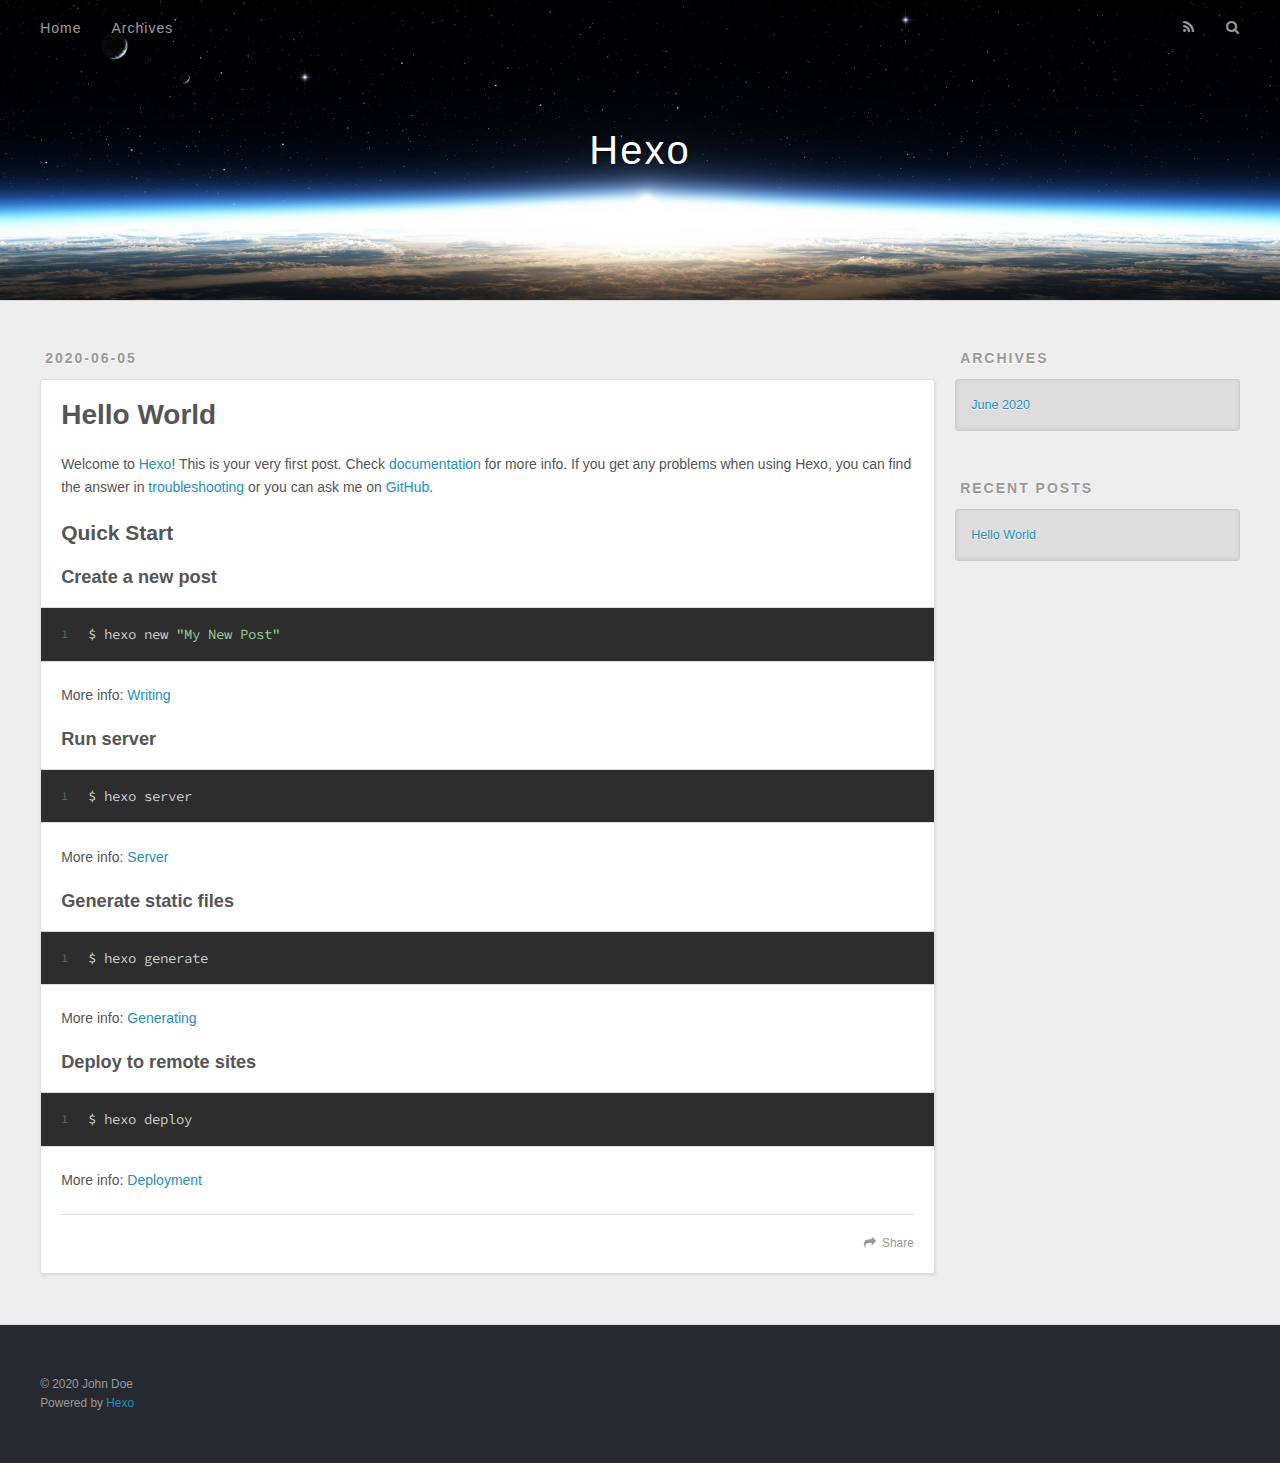
==== index.html @ 1fd5af2a "Site updated: 2020-06-05 17:06:23" ====
<!DOCTYPE html>
<html>
<head>
  <meta charset="utf-8">
  

  
  <title>Hexo</title>
  <meta name="viewport" content="width=device-width, initial-scale=1, maximum-scale=1">
  <meta property="og:type" content="website">
<meta property="og:title" content="Hexo">
<meta property="og:url" content="http://yoursite.com/index.html">
<meta property="og:site_name" content="Hexo">
<meta property="og:locale" content="en_US">
<meta property="article:author" content="John Doe">
<meta name="twitter:card" content="summary">
  
    <link rel="alternate" href="/atom.xml" title="Hexo" type="application/atom+xml">
  
  
    <link rel="icon" href="/favicon.png">
  
  
    <link href="//fonts.googleapis.com/css?family=Source+Code+Pro" rel="stylesheet" type="text/css">
  
  
<link rel="stylesheet" href="/css/style.css">

<meta name="generator" content="Hexo 4.2.1"></head>

<body>
  <div id="container">
    <div id="wrap">
      <header id="header">
  <div id="banner"></div>
  <div id="header-outer" class="outer">
    <div id="header-title" class="inner">
      <h1 id="logo-wrap">
        <a href="/" id="logo">Hexo</a>
      </h1>
      
    </div>
    <div id="header-inner" class="inner">
      <nav id="main-nav">
        <a id="main-nav-toggle" class="nav-icon"></a>
        
          <a class="main-nav-link" href="/">Home</a>
        
          <a class="main-nav-link" href="/archives">Archives</a>
        
      </nav>
      <nav id="sub-nav">
        
          <a id="nav-rss-link" class="nav-icon" href="/atom.xml" title="RSS Feed"></a>
        
        <a id="nav-search-btn" class="nav-icon" title="Search"></a>
      </nav>
      <div id="search-form-wrap">
        <form action="//google.com/search" method="get" accept-charset="UTF-8" class="search-form"><input type="search" name="q" class="search-form-input" placeholder="Search"><button type="submit" class="search-form-submit">&#xF002;</button><input type="hidden" name="sitesearch" value="http://yoursite.com"></form>
      </div>
    </div>
  </div>
</header>
      <div class="outer">
        <section id="main">
  
    <article id="post-hello-world" class="article article-type-post" itemscope itemprop="blogPost">
  <div class="article-meta">
    <a href="/2020/06/05/hello-world/" class="article-date">
  <time datetime="2020-06-05T08:31:19.578Z" itemprop="datePublished">2020-06-05</time>
</a>
    
  </div>
  <div class="article-inner">
    
    
      <header class="article-header">
        
  
    <h1 itemprop="name">
      <a class="article-title" href="/2020/06/05/hello-world/">Hello World</a>
    </h1>
  

      </header>
    
    <div class="article-entry" itemprop="articleBody">
      
        <p>Welcome to <a href="https://hexo.io/" target="_blank" rel="noopener">Hexo</a>! This is your very first post. Check <a href="https://hexo.io/docs/" target="_blank" rel="noopener">documentation</a> for more info. If you get any problems when using Hexo, you can find the answer in <a href="https://hexo.io/docs/troubleshooting.html" target="_blank" rel="noopener">troubleshooting</a> or you can ask me on <a href="https://github.com/hexojs/hexo/issues" target="_blank" rel="noopener">GitHub</a>.</p>
<h2 id="Quick-Start"><a href="#Quick-Start" class="headerlink" title="Quick Start"></a>Quick Start</h2><h3 id="Create-a-new-post"><a href="#Create-a-new-post" class="headerlink" title="Create a new post"></a>Create a new post</h3><figure class="highlight bash"><table><tr><td class="gutter"><pre><span class="line">1</span><br></pre></td><td class="code"><pre><span class="line">$ hexo new <span class="string">"My New Post"</span></span><br></pre></td></tr></table></figure>

<p>More info: <a href="https://hexo.io/docs/writing.html" target="_blank" rel="noopener">Writing</a></p>
<h3 id="Run-server"><a href="#Run-server" class="headerlink" title="Run server"></a>Run server</h3><figure class="highlight bash"><table><tr><td class="gutter"><pre><span class="line">1</span><br></pre></td><td class="code"><pre><span class="line">$ hexo server</span><br></pre></td></tr></table></figure>

<p>More info: <a href="https://hexo.io/docs/server.html" target="_blank" rel="noopener">Server</a></p>
<h3 id="Generate-static-files"><a href="#Generate-static-files" class="headerlink" title="Generate static files"></a>Generate static files</h3><figure class="highlight bash"><table><tr><td class="gutter"><pre><span class="line">1</span><br></pre></td><td class="code"><pre><span class="line">$ hexo generate</span><br></pre></td></tr></table></figure>

<p>More info: <a href="https://hexo.io/docs/generating.html" target="_blank" rel="noopener">Generating</a></p>
<h3 id="Deploy-to-remote-sites"><a href="#Deploy-to-remote-sites" class="headerlink" title="Deploy to remote sites"></a>Deploy to remote sites</h3><figure class="highlight bash"><table><tr><td class="gutter"><pre><span class="line">1</span><br></pre></td><td class="code"><pre><span class="line">$ hexo deploy</span><br></pre></td></tr></table></figure>

<p>More info: <a href="https://hexo.io/docs/one-command-deployment.html" target="_blank" rel="noopener">Deployment</a></p>

      
    </div>
    <footer class="article-footer">
      <a data-url="http://yoursite.com/2020/06/05/hello-world/" data-id="ckb1ybx3e0000kkqs8w6nee7t" class="article-share-link">Share</a>
      
      
    </footer>
  </div>
  
</article>


  


</section>
        
          <aside id="sidebar">
  
    

  
    

  
    
  
    
  <div class="widget-wrap">
    <h3 class="widget-title">Archives</h3>
    <div class="widget">
      <ul class="archive-list"><li class="archive-list-item"><a class="archive-list-link" href="/archives/2020/06/">June 2020</a></li></ul>
    </div>
  </div>


  
    
  <div class="widget-wrap">
    <h3 class="widget-title">Recent Posts</h3>
    <div class="widget">
      <ul>
        
          <li>
            <a href="/2020/06/05/hello-world/">Hello World</a>
          </li>
        
      </ul>
    </div>
  </div>

  
</aside>
        
      </div>
      <footer id="footer">
  
  <div class="outer">
    <div id="footer-info" class="inner">
      &copy; 2020 John Doe<br>
      Powered by <a href="http://hexo.io/" target="_blank">Hexo</a>
    </div>
  </div>
</footer>
    </div>
    <nav id="mobile-nav">
  
    <a href="/" class="mobile-nav-link">Home</a>
  
    <a href="/archives" class="mobile-nav-link">Archives</a>
  
</nav>
    

<script src="//ajax.googleapis.com/ajax/libs/jquery/2.0.3/jquery.min.js"></script>


  
<link rel="stylesheet" href="/fancybox/jquery.fancybox.css">

  
<script src="/fancybox/jquery.fancybox.pack.js"></script>




<script src="/js/script.js"></script>




  </div>
</body>
</html>
---- css/style.css ----
body {
  width: 100%;
}
body:before,
body:after {
  content: "";
  display: table;
}
body:after {
  clear: both;
}
html,
body,
div,
span,
applet,
object,
iframe,
h1,
h2,
h3,
h4,
h5,
h6,
p,
blockquote,
pre,
a,
abbr,
acronym,
address,
big,
cite,
code,
del,
dfn,
em,
img,
ins,
kbd,
q,
s,
samp,
small,
strike,
strong,
sub,
sup,
tt,
var,
dl,
dt,
dd,
ol,
ul,
li,
fieldset,
form,
label,
legend,
table,
caption,
tbody,
tfoot,
thead,
tr,
th,
td {
  margin: 0;
  padding: 0;
  border: 0;
  outline: 0;
  font-weight: inherit;
  font-style: inherit;
  font-family: inherit;
  font-size: 100%;
  vertical-align: baseline;
}
body {
  line-height: 1;
  color: #000;
  background: #fff;
}
ol,
ul {
  list-style: none;
}
table {
  border-collapse: separate;
  border-spacing: 0;
  vertical-align: middle;
}
caption,
th,
td {
  text-align: left;
  font-weight: normal;
  vertical-align: middle;
}
a img {
  border: none;
}
input,
button {
  margin: 0;
  padding: 0;
}
input::-moz-focus-inner,
button::-moz-focus-inner {
  border: 0;
  padding: 0;
}
@font-face {
  font-family: FontAwesome;
  font-style: normal;
  font-weight: normal;
  src: url("fonts/fontawesome-webfont.eot?v=#4.0.3");
  src: url("fonts/fontawesome-webfont.eot?#iefix&v=#4.0.3") format("embedded-opentype"), url("fonts/fontawesome-webfont.woff?v=#4.0.3") format("woff"), url("fonts/fontawesome-webfont.ttf?v=#4.0.3") format("truetype"), url("fonts/fontawesome-webfont.svg#fontawesomeregular?v=#4.0.3") format("svg");
}
html,
body,
#container {
  height: 100%;
}
body {
  background: #eee;
  font: 14px -apple-system, BlinkMacSystemFont, "Segoe UI", "Roboto", "Oxygen", "Ubuntu", "Cantarell", "Fira Sans", "Droid Sans", "Helvetica Neue", sans-serif;
  -webkit-text-size-adjust: 100%;
}
.outer {
  max-width: 1220px;
  margin: 0 auto;
  padding: 0 20px;
}
.outer:before,
.outer:after {
  content: "";
  display: table;
}
.outer:after {
  clear: both;
}
.inner {
  display: inline;
  float: left;
  width: 98.33333333333333%;
  margin: 0 0.833333333333333%;
}
.left,
.alignleft {
  float: left;
}
.right,
.alignright {
  float: right;
}
.clear {
  clear: both;
}
#container {
  position: relative;
}
.mobile-nav-on {
  overflow: hidden;
}
#wrap {
  height: 100%;
  width: 100%;
  position: absolute;
  top: 0;
  left: 0;
  -webkit-transition: 0.2s ease-out;
  -moz-transition: 0.2s ease-out;
  -ms-transition: 0.2s ease-out;
  transition: 0.2s ease-out;
  z-index: 1;
  background: #eee;
}
.mobile-nav-on #wrap {
  left: 280px;
}
@media screen and (min-width: 768px) {
  #main {
    display: inline;
    float: left;
    width: 73.33333333333333%;
    margin: 0 0.833333333333333%;
  }
}
.article-date,
.article-category-link,
.archive-year,
.widget-title {
  text-decoration: none;
  text-transform: uppercase;
  letter-spacing: 2px;
  color: #999;
  margin-bottom: 1em;
  margin-left: 5px;
  line-height: 1em;
  text-shadow: 0 1px #fff;
  font-weight: bold;
}
.article-inner,
.archive-article-inner {
  background: #fff;
  -webkit-box-shadow: 1px 2px 3px #ddd;
  box-shadow: 1px 2px 3px #ddd;
  border: 1px solid #ddd;
  border-radius: 3px;
}
.article-entry h1,
.widget h1 {
  font-size: 2em;
}
.article-entry h2,
.widget h2 {
  font-size: 1.5em;
}
.article-entry h3,
.widget h3 {
  font-size: 1.3em;
}
.article-entry h4,
.widget h4 {
  font-size: 1.2em;
}
.article-entry h5,
.widget h5 {
  font-size: 1em;
}
.article-entry h6,
.widget h6 {
  font-size: 1em;
  color: #999;
}
.article-entry hr,
.widget hr {
  border: 1px dashed #ddd;
}
.article-entry strong,
.widget strong {
  font-weight: bold;
}
.article-entry em,
.widget em,
.article-entry cite,
.widget cite {
  font-style: italic;
}
.article-entry sup,
.widget sup,
.article-entry sub,
.widget sub {
  font-size: 0.75em;
  line-height: 0;
  position: relative;
  vertical-align: baseline;
}
.article-entry sup,
.widget sup {
  top: -0.5em;
}
.article-entry sub,
.widget sub {
  bottom: -0.2em;
}
.article-entry small,
.widget small {
  font-size: 0.85em;
}
.article-entry acronym,
.widget acronym,
.article-entry abbr,
.widget abbr {
  border-bottom: 1px dotted;
}
.article-entry ul,
.widget ul,
.article-entry ol,
.widget ol,
.article-entry dl,
.widget dl {
  margin: 0 20px;
  line-height: 1.6em;
}
.article-entry ul ul,
.widget ul ul,
.article-entry ol ul,
.widget ol ul,
.article-entry ul ol,
.widget ul ol,
.article-entry ol ol,
.widget ol ol {
  margin-top: 0;
  margin-bottom: 0;
}
.article-entry ul,
.widget ul {
  list-style: disc;
}
.article-entry ol,
.widget ol {
  list-style: decimal;
}
.article-entry dt,
.widget dt {
  font-weight: bold;
}
#header {
  height: 300px;
  position: relative;
  border-bottom: 1px solid #ddd;
}
#header:before,
#header:after {
  content: "";
  position: absolute;
  left: 0;
  right: 0;
  height: 40px;
}
#header:before {
  top: 0;
  background: -webkit-linear-gradient(rgba(0,0,0,0.2), transparent);
  background: -moz-linear-gradient(rgba(0,0,0,0.2), transparent);
  background: -ms-linear-gradient(rgba(0,0,0,0.2), transparent);
  background: linear-gradient(rgba(0,0,0,0.2), transparent);
}
#header:after {
  bottom: 0;
  background: -webkit-linear-gradient(transparent, rgba(0,0,0,0.2));
  background: -moz-linear-gradient(transparent, rgba(0,0,0,0.2));
  background: -ms-linear-gradient(transparent, rgba(0,0,0,0.2));
  background: linear-gradient(transparent, rgba(0,0,0,0.2));
}
#header-outer {
  height: 100%;
  position: relative;
}
#header-inner {
  position: relative;
  overflow: hidden;
}
#banner {
  position: absolute;
  top: 0;
  left: 0;
  width: 100%;
  height: 100%;
  background: url("images/banner.jpg") center #000;
  -webkit-background-size: cover;
  -moz-background-size: cover;
  background-size: cover;
  z-index: -1;
}
#header-title {
  text-align: center;
  height: 40px;
  position: absolute;
  top: 50%;
  left: 0;
  margin-top: -20px;
}
#logo,
#subtitle {
  text-decoration: none;
  color: #fff;
  font-weight: 300;
  text-shadow: 0 1px 4px rgba(0,0,0,0.3);
}
#logo {
  font-size: 40px;
  line-height: 40px;
  letter-spacing: 2px;
}
#subtitle {
  font-size: 16px;
  line-height: 16px;
  letter-spacing: 1px;
}
#subtitle-wrap {
  margin-top: 16px;
}
#main-nav {
  float: left;
  margin-left: -15px;
}
.nav-icon,
.main-nav-link {
  float: left;
  color: #fff;
  opacity: 0.6;
  text-decoration: none;
  text-shadow: 0 1px rgba(0,0,0,0.2);
  -webkit-transition: opacity 0.2s;
  -moz-transition: opacity 0.2s;
  -ms-transition: opacity 0.2s;
  transition: opacity 0.2s;
  display: block;
  padding: 20px 15px;
}
.nav-icon:hover,
.main-nav-link:hover {
  opacity: 1;
}
.nav-icon {
  font-family: FontAwesome;
  text-align: center;
  font-size: 14px;
  width: 14px;
  height: 14px;
  padding: 20px 15px;
  position: relative;
  cursor: pointer;
}
.main-nav-link {
  font-weight: 300;
  letter-spacing: 1px;
}
@media screen and (max-width: 479px) {
  .main-nav-link {
    display: none;
  }
}
#main-nav-toggle {
  display: none;
}
#main-nav-toggle:before {
  content: "\f0c9";
}
@media screen and (max-width: 479px) {
  #main-nav-toggle {
    display: block;
  }
}
#sub-nav {
  float: right;
  margin-right: -15px;
}
#nav-rss-link:before {
  content: "\f09e";
}
#nav-search-btn:before {
  content: "\f002";
}
#search-form-wrap {
  position: absolute;
  top: 15px;
  width: 150px;
  height: 30px;
  right: -150px;
  opacity: 0;
  -webkit-transition: 0.2s ease-out;
  -moz-transition: 0.2s ease-out;
  -ms-transition: 0.2s ease-out;
  transition: 0.2s ease-out;
}
#search-form-wrap.on {
  opacity: 1;
  right: 0;
}
@media screen and (max-width: 479px) {
  #search-form-wrap {
    width: 100%;
    right: -100%;
  }
}
.search-form {
  position: absolute;
  top: 0;
  left: 0;
  right: 0;
  background: #fff;
  padding: 5px 15px;
  border-radius: 15px;
  -webkit-box-shadow: 0 0 10px rgba(0,0,0,0.3);
  box-shadow: 0 0 10px rgba(0,0,0,0.3);
}
.search-form-input {
  border: none;
  background: none;
  color: #555;
  width: 100%;
  font: 13px -apple-system, BlinkMacSystemFont, "Segoe UI", "Roboto", "Oxygen", "Ubuntu", "Cantarell", "Fira Sans", "Droid Sans", "Helvetica Neue", sans-serif;
  outline: none;
}
.search-form-input::-webkit-search-results-decoration,
.search-form-input::-webkit-search-cancel-button {
  -webkit-appearance: none;
}
.search-form-submit {
  position: absolute;
  top: 50%;
  right: 10px;
  margin-top: -7px;
  font: 13px FontAwesome;
  border: none;
  background: none;
  color: #bbb;
  cursor: pointer;
}
.search-form-submit:hover,
.search-form-submit:focus {
  color: #777;
}
.article {
  margin: 50px 0;
}
.article-inner {
  overflow: hidden;
}
.article-meta:before,
.article-meta:after {
  content: "";
  display: table;
}
.article-meta:after {
  clear: both;
}
.article-date {
  float: left;
}
.article-category {
  float: left;
  line-height: 1em;
  color: #ccc;
  text-shadow: 0 1px #fff;
  margin-left: 8px;
}
.article-category:before {
  content: "\2022";
}
.article-category-link {
  margin: 0 12px 1em;
}
.article-header {
  padding: 20px 20px 0;
}
.article-title {
  text-decoration: none;
  font-size: 2em;
  font-weight: bold;
  color: #555;
  line-height: 1.1em;
  -webkit-transition: color 0.2s;
  -moz-transition: color 0.2s;
  -ms-transition: color 0.2s;
  transition: color 0.2s;
}
a.article-title:hover {
  color: #258fb8;
}
.article-entry {
  color: #555;
  padding: 0 20px;
}
.article-entry:before,
.article-entry:after {
  content: "";
  display: table;
}
.article-entry:after {
  clear: both;
}
.article-entry p,
.article-entry table {
  line-height: 1.6em;
  margin: 1.6em 0;
}
.article-entry h1,
.article-entry h2,
.article-entry h3,
.article-entry h4,
.article-entry h5,
.article-entry h6 {
  font-weight: bold;
}
.article-entry h1,
.article-entry h2,
.article-entry h3,
.article-entry h4,
.article-entry h5,
.article-entry h6 {
  line-height: 1.1em;
  margin: 1.1em 0;
}
.article-entry a {
  color: #258fb8;
  text-decoration: none;
}
.article-entry a:hover {
  text-decoration: underline;
}
.article-entry ul,
.article-entry ol,
.article-entry dl {
  margin-top: 1.6em;
  margin-bottom: 1.6em;
}
.article-entry img,
.article-entry video {
  max-width: 100%;
  height: auto;
  display: block;
  margin: auto;
}
.article-entry iframe {
  border: none;
}
.article-entry table {
  width: 100%;
  border-collapse: collapse;
  border-spacing: 0;
}
.article-entry th {
  font-weight: bold;
  border-bottom: 3px solid #ddd;
  padding-bottom: 0.5em;
}
.article-entry td {
  border-bottom: 1px solid #ddd;
  padding: 10px 0;
}
.article-entry blockquote {
  font-family: Georgia, "Times New Roman", serif;
  font-size: 1.4em;
  margin: 1.6em 20px;
  text-align: center;
}
.article-entry blockquote footer {
  font-size: 14px;
  margin: 1.6em 0;
  font-family: -apple-system, BlinkMacSystemFont, "Segoe UI", "Roboto", "Oxygen", "Ubuntu", "Cantarell", "Fira Sans", "Droid Sans", "Helvetica Neue", sans-serif;
}
.article-entry blockquote footer cite:before {
  content: "—";
  padding: 0 0.5em;
}
.article-entry .pullquote {
  text-align: left;
  width: 45%;
  margin: 0;
}
.article-entry .pullquote.left {
  margin-left: 0.5em;
  margin-right: 1em;
}
.article-entry .pullquote.right {
  margin-right: 0.5em;
  margin-left: 1em;
}
.article-entry .caption {
  color: #999;
  display: block;
  font-size: 0.9em;
  margin-top: 0.5em;
  position: relative;
  text-align: center;
}
.article-entry .video-container {
  position: relative;
  padding-top: 56.25%;
  height: 0;
  overflow: hidden;
}
.article-entry .video-container iframe,
.article-entry .video-container object,
.article-entry .video-container embed {
  position: absolute;
  top: 0;
  left: 0;
  width: 100%;
  height: 100%;
  margin-top: 0;
}
.article-more-link a {
  display: inline-block;
  line-height: 1em;
  padding: 6px 15px;
  border-radius: 15px;
  background: #eee;
  color: #999;
  text-shadow: 0 1px #fff;
  text-decoration: none;
}
.article-more-link a:hover {
  background: #258fb8;
  color: #fff;
  text-decoration: none;
  text-shadow: 0 1px #1e7293;
}
.article-footer {
  font-size: 0.85em;
  line-height: 1.6em;
  border-top: 1px solid #ddd;
  padding-top: 1.6em;
  margin: 0 20px 20px;
}
.article-footer:before,
.article-footer:after {
  content: "";
  display: table;
}
.article-footer:after {
  clear: both;
}
.article-footer a {
  color: #999;
  text-decoration: none;
}
.article-footer a:hover {
  color: #555;
}
.article-tag-list-item {
  float: left;
  margin-right: 10px;
}
.article-tag-list-link:before {
  content: "#";
}
.article-comment-link {
  float: right;
}
.article-comment-link:before {
  content: "\f075";
  font-family: FontAwesome;
  padding-right: 8px;
}
.article-share-link {
  cursor: pointer;
  float: right;
  margin-left: 20px;
}
.article-share-link:before {
  content: "\f064";
  font-family: FontAwesome;
  padding-right: 6px;
}
#article-nav {
  position: relative;
}
#article-nav:before,
#article-nav:after {
  content: "";
  display: table;
}
#article-nav:after {
  clear: both;
}
@media screen and (min-width: 768px) {
  #article-nav {
    margin: 50px 0;
  }
  #article-nav:before {
    width: 8px;
    height: 8px;
    position: absolute;
    top: 50%;
    left: 50%;
    margin-top: -4px;
    margin-left: -4px;
    content: "";
    border-radius: 50%;
    background: #ddd;
    -webkit-box-shadow: 0 1px 2px #fff;
    box-shadow: 0 1px 2px #fff;
  }
}
.article-nav-link-wrap {
  text-decoration: none;
  text-shadow: 0 1px #fff;
  color: #999;
  -webkit-box-sizing: border-box;
  -moz-box-sizing: border-box;
  box-sizing: border-box;
  margin-top: 50px;
  text-align: center;
  display: block;
}
.article-nav-link-wrap:hover {
  color: #555;
}
@media screen and (min-width: 768px) {
  .article-nav-link-wrap {
    width: 50%;
    margin-top: 0;
  }
}
@media screen and (min-width: 768px) {
  #article-nav-newer {
    float: left;
    text-align: right;
    padding-right: 20px;
  }
}
@media screen and (min-width: 768px) {
  #article-nav-older {
    float: right;
    text-align: left;
    padding-left: 20px;
  }
}
.article-nav-caption {
  text-transform: uppercase;
  letter-spacing: 2px;
  color: #ddd;
  line-height: 1em;
  font-weight: bold;
}
#article-nav-newer .article-nav-caption {
  margin-right: -2px;
}
.article-nav-title {
  font-size: 0.85em;
  line-height: 1.6em;
  margin-top: 0.5em;
}
.article-share-box {
  position: absolute;
  display: none;
  background: #fff;
  -webkit-box-shadow: 1px 2px 10px rgba(0,0,0,0.2);
  box-shadow: 1px 2px 10px rgba(0,0,0,0.2);
  border-radius: 3px;
  margin-left: -145px;
  overflow: hidden;
  z-index: 1;
}
.article-share-box.on {
  display: block;
}
.article-share-input {
  width: 100%;
  background: none;
  -webkit-box-sizing: border-box;
  -moz-box-sizing: border-box;
  box-sizing: border-box;
  font: 14px -apple-system, BlinkMacSystemFont, "Segoe UI", "Roboto", "Oxygen", "Ubuntu", "Cantarell", "Fira Sans", "Droid Sans", "Helvetica Neue", sans-serif;
  padding: 0 15px;
  color: #555;
  outline: none;
  border: 1px solid #ddd;
  border-radius: 3px 3px 0 0;
  height: 36px;
  line-height: 36px;
}
.article-share-links {
  background: #eee;
}
.article-share-links:before,
.article-share-links:after {
  content: "";
  display: table;
}
.article-share-links:after {
  clear: both;
}
.article-share-twitter,
.article-share-facebook,
.article-share-pinterest,
.article-share-google {
  width: 50px;
  height: 36px;
  display: block;
  float: left;
  position: relative;
  color: #999;
  text-shadow: 0 1px #fff;
}
.article-share-twitter:before,
.article-share-facebook:before,
.article-share-pinterest:before,
.article-share-google:before {
  font-size: 20px;
  font-family: FontAwesome;
  width: 20px;
  height: 20px;
  position: absolute;
  top: 50%;
  left: 50%;
  margin-top: -10px;
  margin-left: -10px;
  text-align: center;
}
.article-share-twitter:hover,
.article-share-facebook:hover,
.article-share-pinterest:hover,
.article-share-google:hover {
  color: #fff;
}
.article-share-twitter:before {
  content: "\f099";
}
.article-share-twitter:hover {
  background: #00aced;
  text-shadow: 0 1px #008abe;
}
.article-share-facebook:before {
  content: "\f09a";
}
.article-share-facebook:hover {
  background: #3b5998;
  text-shadow: 0 1px #2f477a;
}
.article-share-pinterest:before {
  content: "\f0d2";
}
.article-share-pinterest:hover {
  background: #cb2027;
  text-shadow: 0 1px #a21a1f;
}
.article-share-google:before {
  content: "\f0d5";
}
.article-share-google:hover {
  background: #dd4b39;
  text-shadow: 0 1px #be3221;
}
.article-gallery {
  background: #000;
  position: relative;
}
.article-gallery-photos {
  position: relative;
  overflow: hidden;
}
.article-gallery-img {
  display: none;
  max-width: 100%;
}
.article-gallery-img:first-child {
  display: block;
}
.article-gallery-img.loaded {
  position: absolute;
  display: block;
}
.article-gallery-img img {
  display: block;
  max-width: 100%;
  margin: 0 auto;
}
#comments {
  background: #fff;
  -webkit-box-shadow: 1px 2px 3px #ddd;
  box-shadow: 1px 2px 3px #ddd;
  padding: 20px;
  border: 1px solid #ddd;
  border-radius: 3px;
  margin: 50px 0;
}
#comments a {
  color: #258fb8;
}
.archives-wrap {
  margin: 50px 0;
}
.archives:before,
.archives:after {
  content: "";
  display: table;
}
.archives:after {
  clear: both;
}
.archive-year-wrap {
  margin-bottom: 1em;
}
.archives {
  -webkit-column-gap: 10px;
  -moz-column-gap: 10px;
  column-gap: 10px;
}
@media screen and (min-width: 480px) and (max-width: 767px) {
  .archives {
    -webkit-column-count: 2;
    -moz-column-count: 2;
    column-count: 2;
  }
}
@media screen and (min-width: 768px) {
  .archives {
    -webkit-column-count: 3;
    -moz-column-count: 3;
    column-count: 3;
  }
}
.archive-article {
  -webkit-column-break-inside: avoid;
  page-break-inside: avoid;
  overflow: hidden;
  break-inside: avoid-column;
}
.archive-article-inner {
  padding: 10px;
  margin-bottom: 15px;
}
.archive-article-title {
  text-decoration: none;
  font-weight: bold;
  color: #555;
  -webkit-transition: color 0.2s;
  -moz-transition: color 0.2s;
  -ms-transition: color 0.2s;
  transition: color 0.2s;
  line-height: 1.6em;
}
.archive-article-title:hover {
  color: #258fb8;
}
.archive-article-footer {
  margin-top: 1em;
}
.archive-article-date {
  color: #999;
  text-decoration: none;
  font-size: 0.85em;
  line-height: 1em;
  margin-bottom: 0.5em;
  display: block;
}
#page-nav {
  margin: 50px auto;
  background: #fff;
  -webkit-box-shadow: 1px 2px 3px #ddd;
  box-shadow: 1px 2px 3px #ddd;
  border: 1px solid #ddd;
  border-radius: 3px;
  text-align: center;
  color: #999;
  overflow: hidden;
}
#page-nav:before,
#page-nav:after {
  content: "";
  display: table;
}
#page-nav:after {
  clear: both;
}
#page-nav a,
#page-nav span {
  padding: 10px 20px;
  line-height: 1;
  height: 2ex;
}
#page-nav a {
  color: #999;
  text-decoration: none;
}
#page-nav a:hover {
  background: #999;
  color: #fff;
}
#page-nav .prev {
  float: left;
}
#page-nav .next {
  float: right;
}
#page-nav .page-number {
  display: inline-block;
}
@media screen and (max-width: 479px) {
  #page-nav .page-number {
    display: none;
  }
}
#page-nav .current {
  color: #555;
  font-weight: bold;
}
#page-nav .space {
  color: #ddd;
}
#footer {
  background: #262a30;
  padding: 50px 0;
  border-top: 1px solid #ddd;
  color: #999;
}
#footer a {
  color: #258fb8;
  text-decoration: none;
}
#footer a:hover {
  text-decoration: underline;
}
#footer-info {
  line-height: 1.6em;
  font-size: 0.85em;
}
.article-entry pre,
.article-entry .highlight {
  background: #2d2d2d;
  margin: 0 -20px;
  padding: 15px 20px;
  border-style: solid;
  border-color: #ddd;
  border-width: 1px 0;
  overflow: auto;
  color: #ccc;
  line-height: 22.400000000000002px;
}
.article-entry .highlight .gutter pre,
.article-entry .gist .gist-file .gist-data .line-numbers {
  color: #666;
  font-size: 0.85em;
}
.article-entry pre,
.article-entry code {
  font-family: "Source Code Pro", Consolas, Monaco, Menlo, Consolas, monospace;
}
.article-entry code {
  background: #eee;
  text-shadow: 0 1px #fff;
  padding: 0 0.3em;
}
.article-entry pre code {
  background: none;
  text-shadow: none;
  padding: 0;
}
.article-entry .highlight pre {
  border: none;
  margin: 0;
  padding: 0;
}
.article-entry .highlight table {
  margin: 0;
  width: auto;
}
.article-entry .highlight td {
  border: none;
  padding: 0;
}
.article-entry .highlight figcaption {
  font-size: 0.85em;
  color: #999;
  line-height: 1em;
  margin-bottom: 1em;
}
.article-entry .highlight figcaption:before,
.article-entry .highlight figcaption:after {
  content: "";
  display: table;
}
.article-entry .highlight figcaption:after {
  clear: both;
}
.article-entry .highlight figcaption a {
  float: right;
}
.article-entry .highlight .gutter pre {
  text-align: right;
  padding-right: 20px;
}
.article-entry .highlight .line {
  height: 22.400000000000002px;
}
.article-entry .highlight .line.marked {
  background: #515151;
}
.article-entry .gist {
  margin: 0 -20px;
  border-style: solid;
  border-color: #ddd;
  border-width: 1px 0;
  background: #2d2d2d;
  padding: 15px 20px 15px 0;
}
.article-entry .gist .gist-file {
  border: none;
  font-family: "Source Code Pro", Consolas, Monaco, Menlo, Consolas, monospace;
  margin: 0;
}
.article-entry .gist .gist-file .gist-data {
  background: none;
  border: none;
}
.article-entry .gist .gist-file .gist-data .line-numbers {
  background: none;
  border: none;
  padding: 0 20px 0 0;
}
.article-entry .gist .gist-file .gist-data .line-data {
  padding: 0 !important;
}
.article-entry .gist .gist-file .highlight {
  margin: 0;
  padding: 0;
  border: none;
}
.article-entry .gist .gist-file .gist-meta {
  background: #2d2d2d;
  color: #999;
  font: 0.85em -apple-system, BlinkMacSystemFont, "Segoe UI", "Roboto", "Oxygen", "Ubuntu", "Cantarell", "Fira Sans", "Droid Sans", "Helvetica Neue", sans-serif;
  text-shadow: 0 0;
  padding: 0;
  margin-top: 1em;
  margin-left: 20px;
}
.article-entry .gist .gist-file .gist-meta a {
  color: #258fb8;
  font-weight: normal;
}
.article-entry .gist .gist-file .gist-meta a:hover {
  text-decoration: underline;
}
pre .comment,
pre .title {
  color: #999;
}
pre .variable,
pre .attribute,
pre .tag,
pre .regexp,
pre .ruby .constant,
pre .xml .tag .title,
pre .xml .pi,
pre .xml .doctype,
pre .html .doctype,
pre .css .id,
pre .css .class,
pre .css .pseudo {
  color: #f2777a;
}
pre .number,
pre .preprocessor,
pre .built_in,
pre .literal,
pre .params,
pre .constant {
  color: #f99157;
}
pre .class,
pre .ruby .class .title,
pre .css .rules .attribute {
  color: #9c9;
}
pre .string,
pre .value,
pre .inheritance,
pre .header,
pre .ruby .symbol,
pre .xml .cdata {
  color: #9c9;
}
pre .css .hexcolor {
  color: #6cc;
}
pre .function,
pre .python .decorator,
pre .python .title,
pre .ruby .function .title,
pre .ruby .title .keyword,
pre .perl .sub,
pre .javascript .title,
pre .coffeescript .title {
  color: #69c;
}
pre .keyword,
pre .javascript .function {
  color: #c9c;
}
@media screen and (max-width: 479px) {
  #mobile-nav {
    position: absolute;
    top: 0;
    left: 0;
    width: 280px;
    height: 100%;
    background: #191919;
    border-right: 1px solid #fff;
  }
}
@media screen and (max-width: 479px) {
  .mobile-nav-link {
    display: block;
    color: #999;
    text-decoration: none;
    padding: 15px 20px;
    font-weight: bold;
  }
  .mobile-nav-link:hover {
    color: #fff;
  }
}
@media screen and (min-width: 768px) {
  #sidebar {
    display: inline;
    float: left;
    width: 23.333333333333332%;
    margin: 0 0.833333333333333%;
  }
}
.widget-wrap {
  margin: 50px 0;
}
.widget {
  color: #777;
  text-shadow: 0 1px #fff;
  background: #ddd;
  -webkit-box-shadow: 0 -1px 4px #ccc inset;
  box-shadow: 0 -1px 4px #ccc inset;
  border: 1px solid #ccc;
  padding: 15px;
  border-radius: 3px;
}
.widget a {
  color: #258fb8;
  text-decoration: none;
}
.widget a:hover {
  text-decoration: underline;
}
.widget ul ul,
.widget ol ul,
.widget dl ul,
.widget ul ol,
.widget ol ol,
.widget dl ol,
.widget ul dl,
.widget ol dl,
.widget dl dl {
  margin-left: 15px;
  list-style: disc;
}
.widget {
  line-height: 1.6em;
  word-wrap: break-word;
  font-size: 0.9em;
}
.widget ul,
.widget ol {
  list-style: none;
  margin: 0;
}
.widget ul ul,
.widget ol ul,
.widget ul ol,
.widget ol ol {
  margin: 0 20px;
}
.widget ul ul,
.widget ol ul {
  list-style: disc;
}
.widget ul ol,
.widget ol ol {
  list-style: decimal;
}
.category-list-count,
.tag-list-count,
.archive-list-count {
  padding-left: 5px;
  color: #999;
  font-size: 0.85em;
}
.category-list-count:before,
.tag-list-count:before,
.archive-list-count:before {
  content: "(";
}
.category-list-count:after,
.tag-list-count:after,
.archive-list-count:after {
  content: ")";
}
.tagcloud a {
  margin-right: 5px;
  display: inline-block;
}
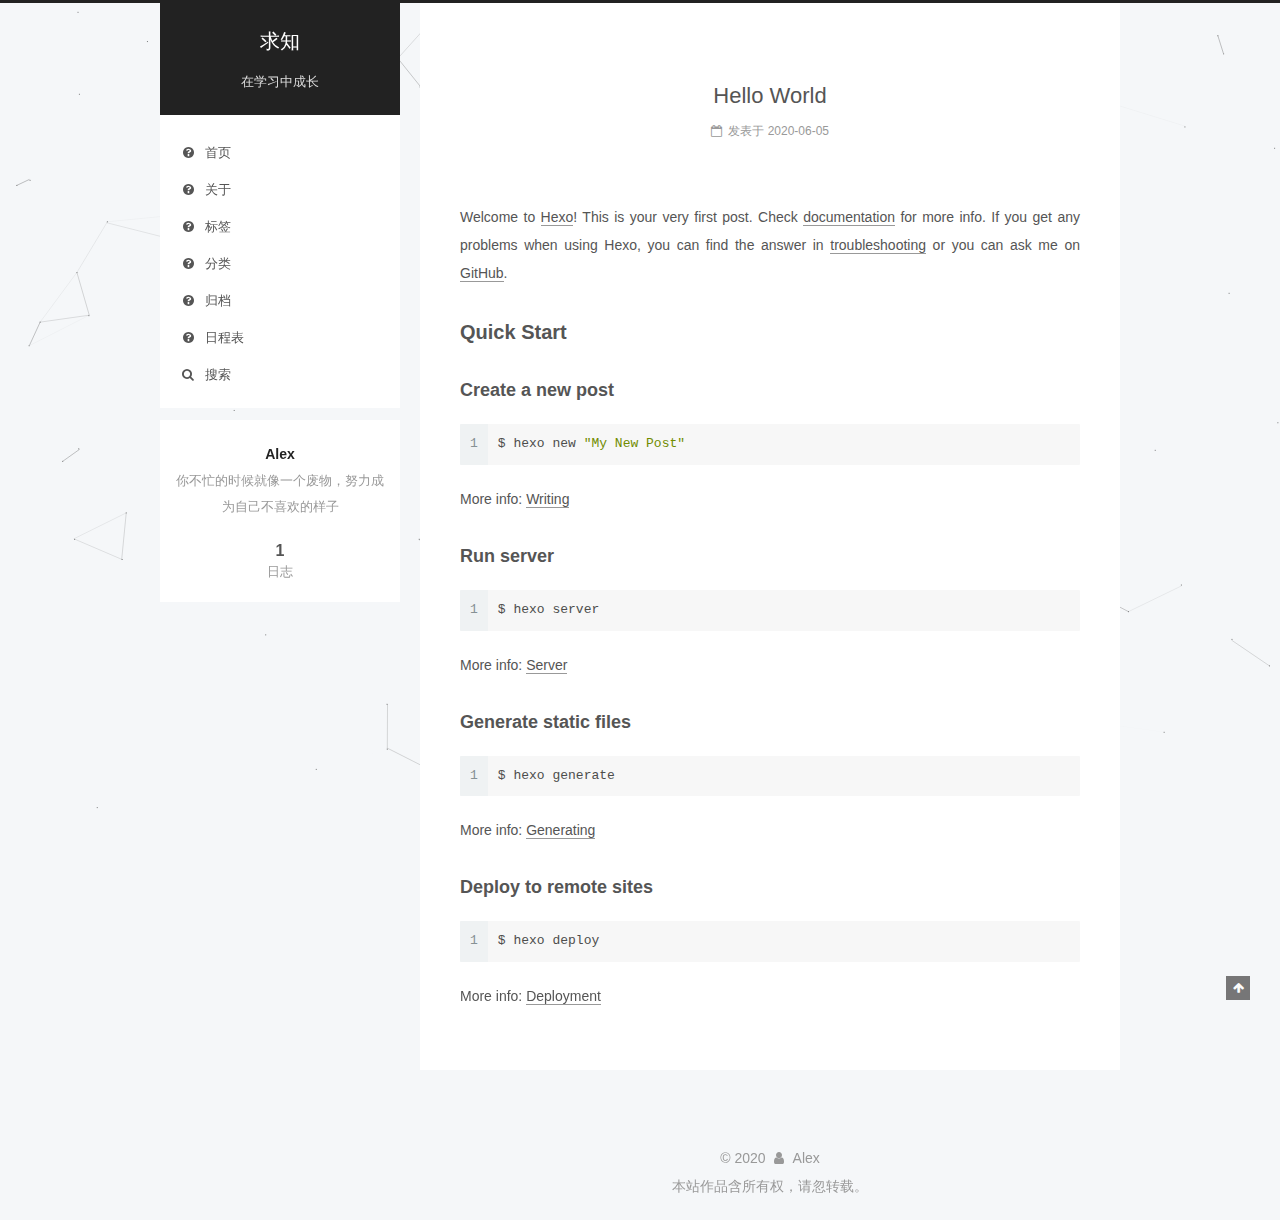
==== commit 9223b658: "Site updated: 2020-06-05 22:21:26" ====
--- a/index.html
+++ b/index.html
@@ -1,92 +1,390 @@
 <!DOCTYPE html>
-<html>
+
+
+
+
+<html class="theme-next pisces" lang="zh-Hans">
 <head>
-  <meta charset="utf-8">
-  
-
-  
-  <title>Hexo</title>
-  <meta name="viewport" content="width=device-width, initial-scale=1, maximum-scale=1">
-  <meta property="og:type" content="website">
-<meta property="og:title" content="Hexo">
+  <meta charset="UTF-8"/>
+<meta http-equiv="X-UA-Compatible" content="IE=edge" />
+<meta name="viewport" content="width=device-width, initial-scale=1, maximum-scale=1"/>
+<meta name="theme-color" content="#222">
+
+
+
+
+
+
+
+
+
+<meta http-equiv="Cache-Control" content="no-transform" />
+<meta http-equiv="Cache-Control" content="no-siteapp" />
+
+
+
+
+
+
+
+
+
+
+
+
+
+
+
+
+  
+  
+  <link href="/lib/fancybox/source/jquery.fancybox.css?v=2.1.5" rel="stylesheet" type="text/css" />
+
+
+
+
+
+
+
+<link href="/lib/font-awesome/css/font-awesome.min.css?v=4.6.2" rel="stylesheet" type="text/css" />
+
+<link href="/css/main.css?v=5.1.4" rel="stylesheet" type="text/css" />
+
+
+  <link rel="apple-touch-icon" sizes="180x180" href="/images/apple-touch-icon-next.png?v=5.1.4">
+
+
+  <link rel="icon" type="image/png" sizes="32x32" href="/images/favicon-32x32-next.png?v=5.1.4">
+
+
+  <link rel="icon" type="image/png" sizes="16x16" href="/images/favicon-16x16-next.png?v=5.1.4">
+
+
+  <link rel="mask-icon" href="/images/logo.svg?v=5.1.4" color="#222">
+
+
+
+
+
+  <meta name="keywords" content="Hexo, NexT" />
+
+
+
+
+
+
+
+
+
+
+<meta name="description" content="你不忙的时候就像一个废物，努力成为自己不喜欢的样子">
+<meta property="og:type" content="website">
+<meta property="og:title" content="求知">
 <meta property="og:url" content="http://yoursite.com/index.html">
-<meta property="og:site_name" content="Hexo">
-<meta property="og:locale" content="en_US">
-<meta property="article:author" content="John Doe">
+<meta property="og:site_name" content="求知">
+<meta property="og:description" content="你不忙的时候就像一个废物，努力成为自己不喜欢的样子">
+<meta property="article:author" content="Alex">
+<meta property="article:tag" content="学习">
 <meta name="twitter:card" content="summary">
-  
-    <link rel="alternate" href="/atom.xml" title="Hexo" type="application/atom+xml">
-  
-  
-    <link rel="icon" href="/favicon.png">
-  
-  
-    <link href="//fonts.googleapis.com/css?family=Source+Code+Pro" rel="stylesheet" type="text/css">
-  
-  
-<link rel="stylesheet" href="/css/style.css">
+
+
+
+<script type="text/javascript" id="hexo.configurations">
+  var NexT = window.NexT || {};
+  var CONFIG = {
+    root: '/',
+    scheme: 'Pisces',
+    version: '5.1.4',
+    sidebar: {"position":"left","display":"always","offset":12,"b2t":false,"scrollpercent":false,"onmobile":false},
+    fancybox: true,
+    tabs: true,
+    motion: {"enable":false,"async":false,"transition":{"post_block":"fadeIn","post_header":"slideDownIn","post_body":"slideDownIn","coll_header":"slideLeftIn","sidebar":"slideUpIn"}},
+    duoshuo: {
+      userId: '0',
+      author: '博主'
+    },
+    algolia: {
+      applicationID: '',
+      apiKey: '',
+      indexName: '',
+      hits: {"per_page":10},
+      labels: {"input_placeholder":"Search for Posts","hits_empty":"We didn't find any results for the search: ${query}","hits_stats":"${hits} results found in ${time} ms"}
+    }
+  };
+</script>
+
+
+
+  <link rel="canonical" href="http://yoursite.com/"/>
+
+
+
+
+
+  <title>求知</title>
+  
+
+
+
+
+
+  <script type="text/javascript">
+    var _hmt = _hmt || [];
+    (function() {
+      var hm = document.createElement("script");
+      hm.src = "https://hm.baidu.com/hm.js?fe14d439311b4d6eec957aad59810e42";
+      var s = document.getElementsByTagName("script")[0];
+      s.parentNode.insertBefore(hm, s);
+    })();
+  </script>
+
+
+
 
 <meta name="generator" content="Hexo 4.2.1"></head>
 
-<body>
-  <div id="container">
-    <div id="wrap">
-      <header id="header">
-  <div id="banner"></div>
-  <div id="header-outer" class="outer">
-    <div id="header-title" class="inner">
-      <h1 id="logo-wrap">
-        <a href="/" id="logo">Hexo</a>
-      </h1>
-      
+<body itemscope itemtype="http://schema.org/WebPage" lang="zh-Hans">
+
+  
+  
+    
+  
+
+  <div class="container sidebar-position-left 
+  page-home">
+    <div class="headband"></div>
+
+    <header id="header" class="header" itemscope itemtype="http://schema.org/WPHeader">
+      <div class="header-inner"><div class="site-brand-wrapper">
+  <div class="site-meta ">
+    
+
+    <div class="custom-logo-site-title">
+      <a href="/"  class="brand" rel="start">
+        <span class="logo-line-before"><i></i></span>
+        <span class="site-title">求知</span>
+        <span class="logo-line-after"><i></i></span>
+      </a>
     </div>
-    <div id="header-inner" class="inner">
-      <nav id="main-nav">
-        <a id="main-nav-toggle" class="nav-icon"></a>
-        
-          <a class="main-nav-link" href="/">Home</a>
-        
-          <a class="main-nav-link" href="/archives">Archives</a>
-        
-      </nav>
-      <nav id="sub-nav">
-        
-          <a id="nav-rss-link" class="nav-icon" href="/atom.xml" title="RSS Feed"></a>
-        
-        <a id="nav-search-btn" class="nav-icon" title="Search"></a>
-      </nav>
-      <div id="search-form-wrap">
-        <form action="//google.com/search" method="get" accept-charset="UTF-8" class="search-form"><input type="search" name="q" class="search-form-input" placeholder="Search"><button type="submit" class="search-form-submit">&#xF002;</button><input type="hidden" name="sitesearch" value="http://yoursite.com"></form>
-      </div>
+      
+        <p class="site-subtitle">在学习中成长</p>
+      
+  </div>
+
+  <div class="site-nav-toggle">
+    <button>
+      <span class="btn-bar"></span>
+      <span class="btn-bar"></span>
+      <span class="btn-bar"></span>
+    </button>
+  </div>
+</div>
+
+<nav class="site-nav">
+  
+
+  
+    <ul id="menu" class="menu">
+      
+        
+        <li class="menu-item menu-item-home">
+          <a href="/" rel="section">
+            
+              <i class="menu-item-icon fa fa-fw fa-question-circle"></i> <br />
+            
+            首页
+          </a>
+        </li>
+      
+        
+        <li class="menu-item menu-item-about">
+          <a href="/about/" rel="section">
+            
+              <i class="menu-item-icon fa fa-fw fa-question-circle"></i> <br />
+            
+            关于
+          </a>
+        </li>
+      
+        
+        <li class="menu-item menu-item-tags">
+          <a href="/tags/" rel="section">
+            
+              <i class="menu-item-icon fa fa-fw fa-question-circle"></i> <br />
+            
+            标签
+          </a>
+        </li>
+      
+        
+        <li class="menu-item menu-item-categories">
+          <a href="/categories/" rel="section">
+            
+              <i class="menu-item-icon fa fa-fw fa-question-circle"></i> <br />
+            
+            分类
+          </a>
+        </li>
+      
+        
+        <li class="menu-item menu-item-archives">
+          <a href="/archives" rel="section">
+            
+              <i class="menu-item-icon fa fa-fw fa-question-circle"></i> <br />
+            
+            归档
+          </a>
+        </li>
+      
+        
+        <li class="menu-item menu-item-schedule">
+          <a href="/schedule/" rel="section">
+            
+              <i class="menu-item-icon fa fa-fw fa-question-circle"></i> <br />
+            
+            日程表
+          </a>
+        </li>
+      
+
+      
+        <li class="menu-item menu-item-search">
+          
+            <a href="javascript:;" class="popup-trigger">
+          
+            
+              <i class="menu-item-icon fa fa-search fa-fw"></i> <br />
+            
+            搜索
+          </a>
+        </li>
+      
+    </ul>
+  
+
+  
+    <div class="site-search">
+      
+  <div class="popup search-popup local-search-popup">
+  <div class="local-search-header clearfix">
+    <span class="search-icon">
+      <i class="fa fa-search"></i>
+    </span>
+    <span class="popup-btn-close">
+      <i class="fa fa-times-circle"></i>
+    </span>
+    <div class="local-search-input-wrapper">
+      <input autocomplete="off"
+             placeholder="搜索..." spellcheck="false"
+             type="text" id="local-search-input">
     </div>
   </div>
-</header>
-      <div class="outer">
-        <section id="main">
-  
-    <article id="post-hello-world" class="article article-type-post" itemscope itemprop="blogPost">
-  <div class="article-meta">
-    <a href="/2020/06/05/hello-world/" class="article-date">
-  <time datetime="2020-06-05T08:31:19.578Z" itemprop="datePublished">2020-06-05</time>
-</a>
-    
-  </div>
-  <div class="article-inner">
-    
-    
-      <header class="article-header">
-        
-  
-    <h1 itemprop="name">
-      <a class="article-title" href="/2020/06/05/hello-world/">Hello World</a>
-    </h1>
-  
-
+  <div id="local-search-result"></div>
+</div>
+
+
+
+    </div>
+  
+</nav>
+
+
+
+ </div>
+    </header>
+
+    <main id="main" class="main">
+      <div class="main-inner">
+        <div class="content-wrap">
+          <div id="content" class="content">
+            
+  <section id="posts" class="posts-expand">
+    
+      
+
+  
+
+  
+  
+  
+
+  <article class="post post-type-normal" itemscope itemtype="http://schema.org/Article">
+  
+  
+  
+  <div class="post-block">
+    <link itemprop="mainEntityOfPage" href="http://yoursite.com/2020/06/05/hello-world/">
+
+    <span hidden itemprop="author" itemscope itemtype="http://schema.org/Person">
+      <meta itemprop="name" content="Alex">
+      <meta itemprop="description" content="">
+      <meta itemprop="image" content="/images/avatar.gif">
+    </span>
+
+    <span hidden itemprop="publisher" itemscope itemtype="http://schema.org/Organization">
+      <meta itemprop="name" content="求知">
+    </span>
+
+    
+      <header class="post-header">
+
+        
+        
+          <h1 class="post-title" itemprop="name headline">
+                
+                <a class="post-title-link" href="/2020/06/05/hello-world/" itemprop="url">Hello World</a></h1>
+        
+
+        <div class="post-meta">
+          <span class="post-time">
+            
+              <span class="post-meta-item-icon">
+                <i class="fa fa-calendar-o"></i>
+              </span>
+              
+                <span class="post-meta-item-text">发表于</span>
+              
+              <time title="创建于" itemprop="dateCreated datePublished" datetime="2020-06-05T16:31:19+08:00">
+                2020-06-05
+              </time>
+            
+
+            
+
+            
+          </span>
+
+          
+
+          
+            
+          
+
+          
+          
+
+          
+
+          
+
+          
+
+        </div>
       </header>
     
-    <div class="article-entry" itemprop="articleBody">
-      
-        <p>Welcome to <a href="https://hexo.io/" target="_blank" rel="noopener">Hexo</a>! This is your very first post. Check <a href="https://hexo.io/docs/" target="_blank" rel="noopener">documentation</a> for more info. If you get any problems when using Hexo, you can find the answer in <a href="https://hexo.io/docs/troubleshooting.html" target="_blank" rel="noopener">troubleshooting</a> or you can ask me on <a href="https://github.com/hexojs/hexo/issues" target="_blank" rel="noopener">GitHub</a>.</p>
+
+    
+    
+    
+    <div class="post-body" itemprop="articleBody">
+
+      
+      
+
+      
+        
+          
+            <p>Welcome to <a href="https://hexo.io/" target="_blank" rel="noopener">Hexo</a>! This is your very first post. Check <a href="https://hexo.io/docs/" target="_blank" rel="noopener">documentation</a> for more info. If you get any problems when using Hexo, you can find the answer in <a href="https://hexo.io/docs/troubleshooting.html" target="_blank" rel="noopener">troubleshooting</a> or you can ask me on <a href="https://github.com/hexojs/hexo/issues" target="_blank" rel="noopener">GitHub</a>.</p>
 <h2 id="Quick-Start"><a href="#Quick-Start" class="headerlink" title="Quick Start"></a>Quick Start</h2><h3 id="Create-a-new-post"><a href="#Create-a-new-post" class="headerlink" title="Create a new post"></a>Create a new post</h3><figure class="highlight bash"><table><tr><td class="gutter"><pre><span class="line">1</span><br></pre></td><td class="code"><pre><span class="line">$ hexo new <span class="string">"My New Post"</span></span><br></pre></td></tr></table></figure>
 
 <p>More info: <a href="https://hexo.io/docs/writing.html" target="_blank" rel="noopener">Writing</a></p>
@@ -100,97 +398,634 @@
 
 <p>More info: <a href="https://hexo.io/docs/one-command-deployment.html" target="_blank" rel="noopener">Deployment</a></p>
 
+          
+        
       
     </div>
-    <footer class="article-footer">
-      <a data-url="http://yoursite.com/2020/06/05/hello-world/" data-id="ckb1ybx3e0000kkqs8w6nee7t" class="article-share-link">Share</a>
-      
+    
+    
+    
+
+    
+
+    
+
+    
+
+    <footer class="post-footer">
+      
+
+      
+
+      
+
+      
+      
+        <div class="post-eof"></div>
       
     </footer>
   </div>
   
-</article>
-
-
-  
-
-
-</section>
-        
-          <aside id="sidebar">
-  
-    
-
-  
-    
-
-  
-    
-  
-    
-  <div class="widget-wrap">
-    <h3 class="widget-title">Archives</h3>
-    <div class="widget">
-      <ul class="archive-list"><li class="archive-list-item"><a class="archive-list-link" href="/archives/2020/06/">June 2020</a></li></ul>
+  
+  
+  </article>
+
+
+    
+  </section>
+
+  
+
+
+          </div>
+          
+
+
+          
+
+        </div>
+        
+          
+  
+  <div class="sidebar-toggle">
+    <div class="sidebar-toggle-line-wrap">
+      <span class="sidebar-toggle-line sidebar-toggle-line-first"></span>
+      <span class="sidebar-toggle-line sidebar-toggle-line-middle"></span>
+      <span class="sidebar-toggle-line sidebar-toggle-line-last"></span>
     </div>
   </div>
 
-
-  
-    
-  <div class="widget-wrap">
-    <h3 class="widget-title">Recent Posts</h3>
-    <div class="widget">
-      <ul>
-        
-          <li>
-            <a href="/2020/06/05/hello-world/">Hello World</a>
-          </li>
-        
-      </ul>
+  <aside id="sidebar" class="sidebar">
+    
+    <div class="sidebar-inner">
+
+      
+
+      
+
+      <section class="site-overview-wrap sidebar-panel sidebar-panel-active">
+        <div class="site-overview">
+          <div class="site-author motion-element" itemprop="author" itemscope itemtype="http://schema.org/Person">
+            
+              <p class="site-author-name" itemprop="name">Alex</p>
+              <p class="site-description motion-element" itemprop="description">你不忙的时候就像一个废物，努力成为自己不喜欢的样子</p>
+          </div>
+
+          <nav class="site-state motion-element">
+
+            
+              <div class="site-state-item site-state-posts">
+              
+                <a href="/archives">
+              
+                  <span class="site-state-item-count">1</span>
+                  <span class="site-state-item-name">日志</span>
+                </a>
+              </div>
+            
+
+            
+
+            
+
+          </nav>
+
+          
+
+          
+
+          
+          
+
+          
+          
+
+          
+
+        </div>
+      </section>
+
+      
+
+      
+
     </div>
+  </aside>
+
+
+        
+      </div>
+    </main>
+
+    <footer id="footer" class="footer">
+      <div class="footer-inner">
+        <div class="copyright">&copy; <span itemprop="copyrightYear">2020</span>
+  <span class="with-love">
+    <i class="fa fa-user"></i>
+  </span>
+  <span class="author" itemprop="copyrightHolder">Alex</span>
+
+  
+</div>
+
+
+
+
+
+
+
+
+  <div class="footer-custom">本站作品含所有权，请忽转载。</div>
+
+
+        
+
+
+
+
+
+
+
+        
+      </div>
+    </footer>
+
+    
+      <div class="back-to-top">
+        <i class="fa fa-arrow-up"></i>
+        
+      </div>
+    
+
+    
+
   </div>
 
   
-</aside>
-        
-      </div>
-      <footer id="footer">
-  
-  <div class="outer">
-    <div id="footer-info" class="inner">
-      &copy; 2020 John Doe<br>
-      Powered by <a href="http://hexo.io/" target="_blank">Hexo</a>
-    </div>
-  </div>
-</footer>
-    </div>
-    <nav id="mobile-nav">
-  
-    <a href="/" class="mobile-nav-link">Home</a>
-  
-    <a href="/archives" class="mobile-nav-link">Archives</a>
-  
-</nav>
-    
-
-<script src="//ajax.googleapis.com/ajax/libs/jquery/2.0.3/jquery.min.js"></script>
-
-
-  
-<link rel="stylesheet" href="/fancybox/jquery.fancybox.css">
-
-  
-<script src="/fancybox/jquery.fancybox.pack.js"></script>
-
-
-
-
-<script src="/js/script.js"></script>
-
-
-
-
-  </div>
+
+<script type="text/javascript">
+  if (Object.prototype.toString.call(window.Promise) !== '[object Function]') {
+    window.Promise = null;
+  }
+</script>
+
+
+
+
+
+
+
+
+
+  
+
+
+  
+
+
+
+
+
+
+
+
+
+
+
+  
+  
+    <script type="text/javascript" src="/lib/jquery/index.js?v=2.1.3"></script>
+  
+
+  
+  
+    <script type="text/javascript" src="/lib/fastclick/lib/fastclick.min.js?v=1.0.6"></script>
+  
+
+  
+  
+    <script type="text/javascript" src="/lib/jquery_lazyload/jquery.lazyload.js?v=1.9.7"></script>
+  
+
+  
+  
+    <script type="text/javascript" src="/lib/velocity/velocity.min.js?v=1.2.1"></script>
+  
+
+  
+  
+    <script type="text/javascript" src="/lib/velocity/velocity.ui.min.js?v=1.2.1"></script>
+  
+
+  
+  
+    <script type="text/javascript" src="/lib/fancybox/source/jquery.fancybox.pack.js?v=2.1.5"></script>
+  
+
+  
+  
+    <script type="text/javascript" src="/lib/canvas-nest/canvas-nest.min.js"></script>
+  
+
+
+  
+
+
+  <script type="text/javascript" src="/js/src/utils.js?v=5.1.4"></script>
+
+  <script type="text/javascript" src="/js/src/motion.js?v=5.1.4"></script>
+
+
+
+  
+  
+
+
+  <script type="text/javascript" src="/js/src/affix.js?v=5.1.4"></script>
+
+  <script type="text/javascript" src="/js/src/schemes/pisces.js?v=5.1.4"></script>
+
+
+
+  
+
+  
+
+
+  <script type="text/javascript" src="/js/src/bootstrap.js?v=5.1.4"></script>
+
+
+
+  
+
+
+  
+
+
+
+
+	
+
+
+
+
+
+  
+
+
+
+
+
+  
+
+
+
+
+
+
+
+
+
+
+
+
+  
+
+  <script type="text/javascript">
+    // Popup Window;
+    var isfetched = false;
+    var isXml = true;
+    // Search DB path;
+    var search_path = "";
+    if (search_path.length === 0) {
+      search_path = "search.xml";
+    } else if (/json$/i.test(search_path)) {
+      isXml = false;
+    }
+    var path = "/" + search_path;
+    // monitor main search box;
+
+    var onPopupClose = function (e) {
+      $('.popup').hide();
+      $('#local-search-input').val('');
+      $('.search-result-list').remove();
+      $('#no-result').remove();
+      $(".local-search-pop-overlay").remove();
+      $('body').css('overflow', '');
+    }
+
+    function proceedsearch() {
+      $("body")
+        .append('<div class="search-popup-overlay local-search-pop-overlay"></div>')
+        .css('overflow', 'hidden');
+      $('.search-popup-overlay').click(onPopupClose);
+      $('.popup').toggle();
+      var $localSearchInput = $('#local-search-input');
+      $localSearchInput.attr("autocapitalize", "none");
+      $localSearchInput.attr("autocorrect", "off");
+      $localSearchInput.focus();
+    }
+
+    // search function;
+    var searchFunc = function(path, search_id, content_id) {
+      'use strict';
+
+      // start loading animation
+      $("body")
+        .append('<div class="search-popup-overlay local-search-pop-overlay">' +
+          '<div id="search-loading-icon">' +
+          '<i class="fa fa-spinner fa-pulse fa-5x fa-fw"></i>' +
+          '</div>' +
+          '</div>')
+        .css('overflow', 'hidden');
+      $("#search-loading-icon").css('margin', '20% auto 0 auto').css('text-align', 'center');
+
+      $.ajax({
+        url: path,
+        dataType: isXml ? "xml" : "json",
+        async: true,
+        success: function(res) {
+          // get the contents from search data
+          isfetched = true;
+          $('.popup').detach().appendTo('.header-inner');
+          var datas = isXml ? $("entry", res).map(function() {
+            return {
+              title: $("title", this).text(),
+              content: $("content",this).text(),
+              url: $("url" , this).text()
+            };
+          }).get() : res;
+          var input = document.getElementById(search_id);
+          var resultContent = document.getElementById(content_id);
+          var inputEventFunction = function() {
+            var searchText = input.value.trim().toLowerCase();
+            var keywords = searchText.split(/[\s\-]+/);
+            if (keywords.length > 1) {
+              keywords.push(searchText);
+            }
+            var resultItems = [];
+            if (searchText.length > 0) {
+              // perform local searching
+              datas.forEach(function(data) {
+                var isMatch = false;
+                var hitCount = 0;
+                var searchTextCount = 0;
+                var title = data.title.trim();
+                var titleInLowerCase = title.toLowerCase();
+                var content = data.content.trim().replace(/<[^>]+>/g,"");
+                var contentInLowerCase = content.toLowerCase();
+                var articleUrl = decodeURIComponent(data.url);
+                var indexOfTitle = [];
+                var indexOfContent = [];
+                // only match articles with not empty titles
+                if(title != '') {
+                  keywords.forEach(function(keyword) {
+                    function getIndexByWord(word, text, caseSensitive) {
+                      var wordLen = word.length;
+                      if (wordLen === 0) {
+                        return [];
+                      }
+                      var startPosition = 0, position = [], index = [];
+                      if (!caseSensitive) {
+                        text = text.toLowerCase();
+                        word = word.toLowerCase();
+                      }
+                      while ((position = text.indexOf(word, startPosition)) > -1) {
+                        index.push({position: position, word: word});
+                        startPosition = position + wordLen;
+                      }
+                      return index;
+                    }
+
+                    indexOfTitle = indexOfTitle.concat(getIndexByWord(keyword, titleInLowerCase, false));
+                    indexOfContent = indexOfContent.concat(getIndexByWord(keyword, contentInLowerCase, false));
+                  });
+                  if (indexOfTitle.length > 0 || indexOfContent.length > 0) {
+                    isMatch = true;
+                    hitCount = indexOfTitle.length + indexOfContent.length;
+                  }
+                }
+
+                // show search results
+
+                if (isMatch) {
+                  // sort index by position of keyword
+
+                  [indexOfTitle, indexOfContent].forEach(function (index) {
+                    index.sort(function (itemLeft, itemRight) {
+                      if (itemRight.position !== itemLeft.position) {
+                        return itemRight.position - itemLeft.position;
+                      } else {
+                        return itemLeft.word.length - itemRight.word.length;
+                      }
+                    });
+                  });
+
+                  // merge hits into slices
+
+                  function mergeIntoSlice(text, start, end, index) {
+                    var item = index[index.length - 1];
+                    var position = item.position;
+                    var word = item.word;
+                    var hits = [];
+                    var searchTextCountInSlice = 0;
+                    while (position + word.length <= end && index.length != 0) {
+                      if (word === searchText) {
+                        searchTextCountInSlice++;
+                      }
+                      hits.push({position: position, length: word.length});
+                      var wordEnd = position + word.length;
+
+                      // move to next position of hit
+
+                      index.pop();
+                      while (index.length != 0) {
+                        item = index[index.length - 1];
+                        position = item.position;
+                        word = item.word;
+                        if (wordEnd > position) {
+                          index.pop();
+                        } else {
+                          break;
+                        }
+                      }
+                    }
+                    searchTextCount += searchTextCountInSlice;
+                    return {
+                      hits: hits,
+                      start: start,
+                      end: end,
+                      searchTextCount: searchTextCountInSlice
+                    };
+                  }
+
+                  var slicesOfTitle = [];
+                  if (indexOfTitle.length != 0) {
+                    slicesOfTitle.push(mergeIntoSlice(title, 0, title.length, indexOfTitle));
+                  }
+
+                  var slicesOfContent = [];
+                  while (indexOfContent.length != 0) {
+                    var item = indexOfContent[indexOfContent.length - 1];
+                    var position = item.position;
+                    var word = item.word;
+                    // cut out 100 characters
+                    var start = position - 20;
+                    var end = position + 80;
+                    if(start < 0){
+                      start = 0;
+                    }
+                    if (end < position + word.length) {
+                      end = position + word.length;
+                    }
+                    if(end > content.length){
+                      end = content.length;
+                    }
+                    slicesOfContent.push(mergeIntoSlice(content, start, end, indexOfContent));
+                  }
+
+                  // sort slices in content by search text's count and hits' count
+
+                  slicesOfContent.sort(function (sliceLeft, sliceRight) {
+                    if (sliceLeft.searchTextCount !== sliceRight.searchTextCount) {
+                      return sliceRight.searchTextCount - sliceLeft.searchTextCount;
+                    } else if (sliceLeft.hits.length !== sliceRight.hits.length) {
+                      return sliceRight.hits.length - sliceLeft.hits.length;
+                    } else {
+                      return sliceLeft.start - sliceRight.start;
+                    }
+                  });
+
+                  // select top N slices in content
+
+                  var upperBound = parseInt('1');
+                  if (upperBound >= 0) {
+                    slicesOfContent = slicesOfContent.slice(0, upperBound);
+                  }
+
+                  // highlight title and content
+
+                  function highlightKeyword(text, slice) {
+                    var result = '';
+                    var prevEnd = slice.start;
+                    slice.hits.forEach(function (hit) {
+                      result += text.substring(prevEnd, hit.position);
+                      var end = hit.position + hit.length;
+                      result += '<b class="search-keyword">' + text.substring(hit.position, end) + '</b>';
+                      prevEnd = end;
+                    });
+                    result += text.substring(prevEnd, slice.end);
+                    return result;
+                  }
+
+                  var resultItem = '';
+
+                  if (slicesOfTitle.length != 0) {
+                    resultItem += "<li><a href='" + articleUrl + "' class='search-result-title'>" + highlightKeyword(title, slicesOfTitle[0]) + "</a>";
+                  } else {
+                    resultItem += "<li><a href='" + articleUrl + "' class='search-result-title'>" + title + "</a>";
+                  }
+
+                  slicesOfContent.forEach(function (slice) {
+                    resultItem += "<a href='" + articleUrl + "'>" +
+                      "<p class=\"search-result\">" + highlightKeyword(content, slice) +
+                      "...</p>" + "</a>";
+                  });
+
+                  resultItem += "</li>";
+                  resultItems.push({
+                    item: resultItem,
+                    searchTextCount: searchTextCount,
+                    hitCount: hitCount,
+                    id: resultItems.length
+                  });
+                }
+              })
+            };
+            if (keywords.length === 1 && keywords[0] === "") {
+              resultContent.innerHTML = '<div id="no-result"><i class="fa fa-search fa-5x" /></div>'
+            } else if (resultItems.length === 0) {
+              resultContent.innerHTML = '<div id="no-result"><i class="fa fa-frown-o fa-5x" /></div>'
+            } else {
+              resultItems.sort(function (resultLeft, resultRight) {
+                if (resultLeft.searchTextCount !== resultRight.searchTextCount) {
+                  return resultRight.searchTextCount - resultLeft.searchTextCount;
+                } else if (resultLeft.hitCount !== resultRight.hitCount) {
+                  return resultRight.hitCount - resultLeft.hitCount;
+                } else {
+                  return resultRight.id - resultLeft.id;
+                }
+              });
+              var searchResultList = '<ul class=\"search-result-list\">';
+              resultItems.forEach(function (result) {
+                searchResultList += result.item;
+              })
+              searchResultList += "</ul>";
+              resultContent.innerHTML = searchResultList;
+            }
+          }
+
+          if ('auto' === 'auto') {
+            input.addEventListener('input', inputEventFunction);
+          } else {
+            $('.search-icon').click(inputEventFunction);
+            input.addEventListener('keypress', function (event) {
+              if (event.keyCode === 13) {
+                inputEventFunction();
+              }
+            });
+          }
+
+          // remove loading animation
+          $(".local-search-pop-overlay").remove();
+          $('body').css('overflow', '');
+
+          proceedsearch();
+        }
+      });
+    }
+
+    // handle and trigger popup window;
+    $('.popup-trigger').click(function(e) {
+      e.stopPropagation();
+      if (isfetched === false) {
+        searchFunc(path, 'local-search-input', 'local-search-result');
+      } else {
+        proceedsearch();
+      };
+    });
+
+    $('.popup-btn-close').click(onPopupClose);
+    $('.popup').click(function(e){
+      e.stopPropagation();
+    });
+    $(document).on('keyup', function (event) {
+      var shouldDismissSearchPopup = event.which === 27 &&
+        $('.search-popup').is(':visible');
+      if (shouldDismissSearchPopup) {
+        onPopupClose();
+      }
+    });
+  </script>
+
+
+
+
+
+  
+
+  
+
+  
+
+  
+  
+
+  
+
+  
+
+  
+
 </body>
-</html>+</html>
--- a/css/main.css
+++ b/css/main.css
@@ -0,0 +1,3112 @@
+/* normalize.css v3.0.2 | MIT License | git.io/normalize */
+html {
+  font-family: sans-serif; /* 1 */
+  -ms-text-size-adjust: 100%; /* 2 */
+  -webkit-text-size-adjust: 100%; /* 2 */
+}
+body {
+  margin: 0;
+}
+article,
+aside,
+details,
+figcaption,
+figure,
+footer,
+header,
+hgroup,
+main,
+menu,
+nav,
+section,
+summary {
+  display: block;
+}
+audio,
+canvas,
+progress,
+video {
+  display: inline-block; /* 1 */
+  vertical-align: baseline; /* 2 */
+}
+audio:not([controls]) {
+  display: none;
+  height: 0;
+}
+[hidden],
+template {
+  display: none;
+}
+a {
+  background-color: transparent;
+}
+a:active,
+a:hover {
+  outline: 0;
+}
+abbr[title] {
+  border-bottom: 1px dotted;
+}
+b,
+strong {
+  font-weight: bold;
+}
+dfn {
+  font-style: italic;
+}
+h1 {
+  font-size: 2em;
+  margin: 0.67em 0;
+}
+mark {
+  background: #ff0;
+  color: #000;
+}
+small {
+  font-size: 80%;
+}
+sub,
+sup {
+  font-size: 75%;
+  line-height: 0;
+  position: relative;
+  vertical-align: baseline;
+}
+sup {
+  top: -0.5em;
+}
+sub {
+  bottom: -0.25em;
+}
+img {
+  border: 0;
+}
+svg:not(:root) {
+  overflow: hidden;
+}
+figure {
+  margin: 1em 40px;
+}
+hr {
+  -moz-box-sizing: content-box;
+  box-sizing: content-box;
+  height: 0;
+}
+pre {
+  overflow: auto;
+}
+code,
+kbd,
+pre,
+samp {
+  font-family: monospace, monospace;
+  font-size: 1em;
+}
+button,
+input,
+optgroup,
+select,
+textarea {
+  color: inherit; /* 1 */
+  font: inherit; /* 2 */
+  margin: 0; /* 3 */
+}
+button {
+  overflow: visible;
+}
+button,
+select {
+  text-transform: none;
+}
+button,
+html input[type="button"],
+input[type="reset"],
+input[type="submit"] {
+  -webkit-appearance: button; /* 2 */
+  cursor: pointer; /* 3 */
+}
+button[disabled],
+html input[disabled] {
+  cursor: default;
+}
+button::-moz-focus-inner,
+input::-moz-focus-inner {
+  border: 0;
+  padding: 0;
+}
+input {
+  line-height: normal;
+}
+input[type="checkbox"],
+input[type="radio"] {
+  box-sizing: border-box; /* 1 */
+  padding: 0; /* 2 */
+}
+input[type="number"]::-webkit-inner-spin-button,
+input[type="number"]::-webkit-outer-spin-button {
+  height: auto;
+}
+input[type="search"] {
+  -webkit-appearance: textfield; /* 1 */
+  -moz-box-sizing: content-box;
+  -webkit-box-sizing: content-box; /* 2 */
+  box-sizing: content-box;
+}
+input[type="search"]::-webkit-search-cancel-button,
+input[type="search"]::-webkit-search-decoration {
+  -webkit-appearance: none;
+}
+fieldset {
+  border: 1px solid #c0c0c0;
+  margin: 0 2px;
+  padding: 0.35em 0.625em 0.75em;
+}
+legend {
+  border: 0; /* 1 */
+  padding: 0; /* 2 */
+}
+textarea {
+  overflow: auto;
+}
+optgroup {
+  font-weight: bold;
+}
+table {
+  border-collapse: collapse;
+  border-spacing: 0;
+}
+td,
+th {
+  padding: 0;
+}
+::selection {
+  background: #262a30;
+  color: #fff;
+}
+body {
+  position: relative;
+  font-family: 'Lato', "PingFang SC", "Microsoft YaHei", sans-serif;
+  font-size: 14px;
+  line-height: 2;
+  color: #555;
+  background: #f5f7f9;
+}
+@media (max-width: 767px) {
+  body {
+    padding-right: 0 !important;
+  }
+}
+@media (min-width: 768px) and (max-width: 991px) {
+  body {
+    padding-right: 0 !important;
+  }
+}
+@media (min-width: 1600px) {
+  body {
+    font-size: 16px;
+  }
+}
+h1,
+h2,
+h3,
+h4,
+h5,
+h6 {
+  margin: 0;
+  padding: 0;
+  font-weight: bold;
+  line-height: 1.5;
+  font-family: 'Lato', "PingFang SC", "Microsoft YaHei", sans-serif;
+}
+h2,
+h3,
+h4,
+h5,
+h6 {
+  margin: 20px 0 15px;
+}
+h1 {
+  font-size: 22px;
+}
+@media (max-width: 767px) {
+  h1 {
+    font-size: 18px;
+  }
+}
+h2 {
+  font-size: 20px;
+}
+@media (max-width: 767px) {
+  h2 {
+    font-size: 16px;
+  }
+}
+h3 {
+  font-size: 18px;
+}
+@media (max-width: 767px) {
+  h3 {
+    font-size: 14px;
+  }
+}
+h4 {
+  font-size: 16px;
+}
+@media (max-width: 767px) {
+  h4 {
+    font-size: 12px;
+  }
+}
+h5 {
+  font-size: 14px;
+}
+@media (max-width: 767px) {
+  h5 {
+    font-size: 10px;
+  }
+}
+h6 {
+  font-size: 12px;
+}
+@media (max-width: 767px) {
+  h6 {
+    font-size: 8px;
+  }
+}
+p {
+  margin: 0 0 20px 0;
+}
+a {
+  color: #555;
+  text-decoration: none;
+  outline: none;
+  border-bottom: 1px solid #999;
+  word-wrap: break-word;
+}
+a:hover {
+  color: #222;
+  border-bottom-color: #222;
+}
+blockquote {
+  margin: 0;
+  padding: 0;
+}
+img {
+  display: block;
+  margin: auto;
+  max-width: 100%;
+  height: auto;
+}
+hr {
+  margin: 40px 0;
+  height: 3px;
+  border: none;
+  background-color: #ddd;
+  background-image: repeating-linear-gradient(-45deg, #fff, #fff 4px, transparent 4px, transparent 8px);
+}
+blockquote {
+  padding: 0 15px;
+  color: #666;
+  border-left: 4px solid #ddd;
+}
+blockquote cite::before {
+  content: "-";
+  padding: 0 5px;
+}
+dt {
+  font-weight: 700;
+}
+dd {
+  margin: 0;
+  padding: 0;
+}
+kbd {
+  border: 1px solid #ccc;
+  border-radius: 0.2em;
+  box-shadow: 0.1em 0.1em 0.2em rgba(0,0,0,0.1);
+  background-color: #f9f9f9;
+  font-family: inherit;
+  background-image: -webkit-linear-gradient(top, #eee, #fff, #eee);
+  padding: 0.1em 0.3em;
+  white-space: nowrap;
+}
+.text-left {
+  text-align: left;
+}
+.text-center {
+  text-align: center;
+}
+.text-right {
+  text-align: right;
+}
+.text-justify {
+  text-align: justify;
+}
+.text-nowrap {
+  white-space: nowrap;
+}
+.text-lowercase {
+  text-transform: lowercase;
+}
+.text-uppercase {
+  text-transform: uppercase;
+}
+.text-capitalize {
+  text-transform: capitalize;
+}
+.center-block {
+  display: block;
+  margin-left: auto;
+  margin-right: auto;
+}
+.clearfix:before,
+.clearfix:after {
+  content: " ";
+  display: table;
+}
+.clearfix:after {
+  clear: both;
+}
+.pullquote {
+  width: 45%;
+}
+.pullquote.left {
+  float: left;
+  margin-left: 5px;
+  margin-right: 10px;
+}
+.pullquote.right {
+  float: right;
+  margin-left: 10px;
+  margin-right: 5px;
+}
+.affix.affix.affix {
+  position: fixed;
+}
+.translation {
+  margin-top: -20px;
+  font-size: 14px;
+  color: #999;
+}
+.scrollbar-measure {
+  width: 100px;
+  height: 100px;
+  overflow: scroll;
+  position: absolute;
+  top: -9999px;
+}
+.use-motion .motion-element {
+  opacity: 0;
+}
+table {
+  margin: 20px 0;
+  width: 100%;
+  border-collapse: collapse;
+  border-spacing: 0;
+  border: 1px solid #ddd;
+  font-size: 14px;
+  table-layout: fixed;
+  word-wrap: break-all;
+}
+table>tbody>tr:nth-of-type(odd) {
+  background-color: #f9f9f9;
+}
+table>tbody>tr:hover {
+  background-color: #f5f5f5;
+}
+caption,
+th,
+td {
+  padding: 8px;
+  text-align: left;
+  vertical-align: middle;
+  font-weight: normal;
+}
+th,
+td {
+  border-bottom: 3px solid #ddd;
+  border-right: 1px solid #eee;
+}
+th {
+  padding-bottom: 10px;
+  font-weight: 700;
+}
+td {
+  border-bottom-width: 1px;
+}
+html,
+body {
+  height: 100%;
+}
+.container {
+  position: relative;
+  min-height: 100%;
+}
+.header-inner {
+  margin: 0 auto;
+  padding: 100px 0 70px;
+  width: 700px;
+}
+@media (min-width: 1600px) {
+  .container .header-inner {
+    width: 900px;
+  }
+}
+.main {
+  padding-bottom: 150px;
+}
+.main-inner {
+  margin: 0 auto;
+  width: 700px;
+}
+@media (min-width: 1600px) {
+  .container .main-inner {
+    width: 900px;
+  }
+}
+.footer {
+  position: absolute;
+  left: 0;
+  bottom: 0;
+  width: 100%;
+  min-height: 50px;
+}
+.footer-inner {
+  box-sizing: border-box;
+  margin: 20px auto;
+  width: 700px;
+}
+@media (min-width: 1600px) {
+  .container .footer-inner {
+    width: 900px;
+  }
+}
+pre,
+.highlight {
+  overflow: auto;
+  margin: 20px 0;
+  padding: 0;
+  font-size: 13px;
+  color: #4d4d4c;
+  background: #f7f7f7;
+  line-height: 1.6;
+}
+pre,
+code {
+  font-family: consolas, Menlo, "PingFang SC", "Microsoft YaHei", monospace;
+}
+code {
+  padding: 2px 4px;
+  word-wrap: break-word;
+  color: #555;
+  background: #eee;
+  border-radius: 3px;
+  font-size: 13px;
+}
+pre {
+  padding: 10px;
+}
+pre code {
+  padding: 0;
+  color: #4d4d4c;
+  background: none;
+  text-shadow: none;
+}
+.highlight {
+  border-radius: 1px;
+}
+.highlight pre {
+  border: none;
+  margin: 0;
+  padding: 10px 0;
+}
+.highlight table {
+  margin: 0;
+  width: auto;
+  border: none;
+}
+.highlight td {
+  border: none;
+  padding: 0;
+}
+.highlight figcaption {
+  font-size: 1em;
+  color: #4d4d4c;
+  line-height: 1em;
+  margin-bottom: 1em;
+}
+.highlight figcaption:before,
+.highlight figcaption:after {
+  content: " ";
+  display: table;
+}
+.highlight figcaption:after {
+  clear: both;
+}
+.highlight figcaption a {
+  float: right;
+  color: #4d4d4c;
+}
+.highlight figcaption a:hover {
+  border-bottom-color: #4d4d4c;
+}
+.highlight .gutter pre {
+  padding-left: 10px;
+  padding-right: 10px;
+  color: #869194;
+  text-align: right;
+  background-color: #eff2f3;
+}
+.highlight .code pre {
+  width: 100%;
+  padding-left: 10px;
+  padding-right: 10px;
+  background-color: #f7f7f7;
+}
+.highlight .line {
+  height: 20px;
+}
+.gutter {
+  -webkit-user-select: none;
+  -moz-user-select: none;
+  -ms-user-select: none;
+  user-select: none;
+}
+.gist table {
+  width: auto;
+}
+.gist table td {
+  border: none;
+}
+pre .deletion {
+  background: #fdd;
+}
+pre .addition {
+  background: #dfd;
+}
+pre .meta {
+  color: #8959a8;
+}
+pre .comment {
+  color: #8e908c;
+}
+pre .variable,
+pre .attribute,
+pre .tag,
+pre .regexp,
+pre .ruby .constant,
+pre .xml .tag .title,
+pre .xml .pi,
+pre .xml .doctype,
+pre .html .doctype,
+pre .css .id,
+pre .css .class,
+pre .css .pseudo {
+  color: #c82829;
+}
+pre .number,
+pre .preprocessor,
+pre .built_in,
+pre .literal,
+pre .params,
+pre .constant,
+pre .command {
+  color: #f5871f;
+}
+pre .ruby .class .title,
+pre .css .rules .attribute,
+pre .string,
+pre .value,
+pre .inheritance,
+pre .header,
+pre .ruby .symbol,
+pre .xml .cdata,
+pre .special,
+pre .number,
+pre .formula {
+  color: #718c00;
+}
+pre .title,
+pre .css .hexcolor {
+  color: #3e999f;
+}
+pre .function,
+pre .python .decorator,
+pre .python .title,
+pre .ruby .function .title,
+pre .ruby .title .keyword,
+pre .perl .sub,
+pre .javascript .title,
+pre .coffeescript .title {
+  color: #4271ae;
+}
+pre .keyword,
+pre .javascript .function {
+  color: #8959a8;
+}
+.full-image.full-image.full-image.full-image {
+  border: none;
+  max-width: 100%;
+  width: auto;
+  margin: 20px auto 25px;
+}
+@media (min-width: 992px) {
+  .full-image.full-image.full-image.full-image {
+    max-width: none;
+    width: 118%;
+    margin: 0 -9%;
+  }
+}
+.blockquote-center,
+.page-home .post-type-quote blockquote,
+.page-post-detail .post-type-quote blockquote {
+  position: relative;
+  margin: 40px 0;
+  padding: 0;
+  border-left: none;
+  text-align: center;
+}
+.blockquote-center::before,
+.page-home .post-type-quote blockquote::before,
+.page-post-detail .post-type-quote blockquote::before,
+.blockquote-center::after,
+.page-home .post-type-quote blockquote::after,
+.page-post-detail .post-type-quote blockquote::after {
+  position: absolute;
+  content: ' ';
+  display: block;
+  width: 100%;
+  height: 24px;
+  opacity: 0.2;
+  background-repeat: no-repeat;
+  background-position: 0 -6px;
+  background-size: 22px 22px;
+}
+.blockquote-center::before,
+.page-home .post-type-quote blockquote::before,
+.page-post-detail .post-type-quote blockquote::before {
+  top: -20px;
+  background-image: url("../images/quote-l.svg");
+  border-top: 1px solid #ccc;
+}
+.blockquote-center::after,
+.page-home .post-type-quote blockquote::after,
+.page-post-detail .post-type-quote blockquote::after {
+  bottom: -20px;
+  background-image: url("../images/quote-r.svg");
+  border-bottom: 1px solid #ccc;
+  background-position: 100% 8px;
+}
+.blockquote-center p,
+.page-home .post-type-quote blockquote p,
+.page-post-detail .post-type-quote blockquote p,
+.blockquote-center div,
+.page-home .post-type-quote blockquote div,
+.page-post-detail .post-type-quote blockquote div {
+  text-align: center;
+}
+.post .post-body .group-picture img {
+  box-sizing: border-box;
+  padding: 0 3px;
+  border: none;
+}
+.post .group-picture-row {
+  overflow: hidden;
+  margin-top: 6px;
+}
+.post .group-picture-row:first-child {
+  margin-top: 0;
+}
+.post .group-picture-column {
+  float: left;
+}
+.page-post-detail .post-body .group-picture-column {
+  float: none;
+  margin-top: 10px;
+  width: auto !important;
+}
+.page-post-detail .post-body .group-picture-column img {
+  margin: 0 auto;
+}
+.page-archive .group-picture-container {
+  overflow: hidden;
+}
+.page-archive .group-picture-row {
+  float: left;
+}
+.page-archive .group-picture-row:first-child {
+  margin-top: 6px;
+}
+.page-archive .group-picture-column {
+  max-width: 150px;
+  max-height: 150px;
+}
+.post-body .note {
+  position: relative;
+  padding: 15px;
+  margin-bottom: 20px;
+  border: 1px solid #eee;
+  border-left-width: 5px;
+  border-radius: 3px;
+}
+.post-body .note h2,
+.post-body .note h3,
+.post-body .note h4,
+.post-body .note h5,
+.post-body .note h6 {
+  margin-top: 0;
+  margin-bottom: 0;
+  border-bottom: initial;
+  padding-top: 0 !important;
+}
+.post-body .note p:first-child,
+.post-body .note ul:first-child,
+.post-body .note ol:first-child,
+.post-body .note table:first-child,
+.post-body .note pre:first-child,
+.post-body .note blockquote:first-child {
+  margin-top: 0;
+}
+.post-body .note p:last-child,
+.post-body .note ul:last-child,
+.post-body .note ol:last-child,
+.post-body .note table:last-child,
+.post-body .note pre:last-child,
+.post-body .note blockquote:last-child {
+  margin-bottom: 0;
+}
+.post-body .note.default {
+  border-left-color: #777;
+}
+.post-body .note.default h2,
+.post-body .note.default h3,
+.post-body .note.default h4,
+.post-body .note.default h5,
+.post-body .note.default h6 {
+  color: #777;
+}
+.post-body .note.primary {
+  border-left-color: #6f42c1;
+}
+.post-body .note.primary h2,
+.post-body .note.primary h3,
+.post-body .note.primary h4,
+.post-body .note.primary h5,
+.post-body .note.primary h6 {
+  color: #6f42c1;
+}
+.post-body .note.info {
+  border-left-color: #428bca;
+}
+.post-body .note.info h2,
+.post-body .note.info h3,
+.post-body .note.info h4,
+.post-body .note.info h5,
+.post-body .note.info h6 {
+  color: #428bca;
+}
+.post-body .note.success {
+  border-left-color: #5cb85c;
+}
+.post-body .note.success h2,
+.post-body .note.success h3,
+.post-body .note.success h4,
+.post-body .note.success h5,
+.post-body .note.success h6 {
+  color: #5cb85c;
+}
+.post-body .note.warning {
+  border-left-color: #f0ad4e;
+}
+.post-body .note.warning h2,
+.post-body .note.warning h3,
+.post-body .note.warning h4,
+.post-body .note.warning h5,
+.post-body .note.warning h6 {
+  color: #f0ad4e;
+}
+.post-body .note.danger {
+  border-left-color: #d9534f;
+}
+.post-body .note.danger h2,
+.post-body .note.danger h3,
+.post-body .note.danger h4,
+.post-body .note.danger h5,
+.post-body .note.danger h6 {
+  color: #d9534f;
+}
+.post-body .label {
+  display: inline;
+  padding: 0 2px;
+  white-space: nowrap;
+}
+.post-body .label.default {
+  background-color: #f0f0f0;
+}
+.post-body .label.primary {
+  background-color: #efe6f7;
+}
+.post-body .label.info {
+  background-color: #e5f2f8;
+}
+.post-body .label.success {
+  background-color: #e7f4e9;
+}
+.post-body .label.warning {
+  background-color: #fcf6e1;
+}
+.post-body .label.danger {
+  background-color: #fae8eb;
+}
+.post-body .tabs {
+  position: relative;
+  display: block;
+  margin-bottom: 20px;
+  padding-top: 10px;
+}
+.post-body .tabs ul.nav-tabs {
+  margin: 0;
+  padding: 0;
+  display: flex;
+  margin-bottom: -1px;
+}
+@media (max-width: 413px) {
+  .post-body .tabs ul.nav-tabs {
+    display: block;
+    margin-bottom: 5px;
+  }
+}
+.post-body .tabs ul.nav-tabs li.tab {
+  list-style-type: none !important;
+  margin: 0 0.25em 0 0;
+  border-top: 3px solid transparent;
+  border-left: 1px solid transparent;
+  border-right: 1px solid transparent;
+}
+@media (max-width: 413px) {
+  .post-body .tabs ul.nav-tabs li.tab {
+    margin: initial;
+    border-top: 1px solid transparent;
+    border-left: 3px solid transparent;
+    border-right: 1px solid transparent;
+    border-bottom: 1px solid transparent;
+  }
+}
+.post-body .tabs ul.nav-tabs li.tab a {
+  outline: 0;
+  border-bottom: initial;
+  display: block;
+  line-height: 1.8em;
+  padding: 0.25em 0.75em;
+  transition-duration: 0.2s;
+  transition-timing-function: ease-out;
+  transition-delay: 0s;
+}
+.post-body .tabs ul.nav-tabs li.tab a i {
+  width: 1.285714285714286em;
+}
+.post-body .tabs ul.nav-tabs li.tab.active {
+  border-top: 3px solid #fc6423;
+  border-left: 1px solid #ddd;
+  border-right: 1px solid #ddd;
+  background-color: #fff;
+}
+@media (max-width: 413px) {
+  .post-body .tabs ul.nav-tabs li.tab.active {
+    border-top: 1px solid #ddd;
+    border-left: 3px solid #fc6423;
+    border-right: 1px solid #ddd;
+    border-bottom: 1px solid #ddd;
+  }
+}
+.post-body .tabs ul.nav-tabs li.tab.active a {
+  cursor: default;
+  color: #555;
+}
+.post-body .tabs .tab-content {
+  background-color: #fff;
+}
+.post-body .tabs .tab-content .tab-pane {
+  border: 1px solid #ddd;
+  padding: 20px 20px 0 20px;
+}
+.post-body .tabs .tab-content .tab-pane:not(.active) {
+  display: none !important;
+}
+.post-body .tabs .tab-content .tab-pane.active {
+  display: block !important;
+}
+.btn {
+  display: inline-block;
+  padding: 0 20px;
+  font-size: 14px;
+  color: #555;
+  background: #fff;
+  border: 2px solid #555;
+  text-decoration: none;
+  border-radius: 2px;
+  transition-property: background-color;
+  transition-duration: 0.2s;
+  transition-timing-function: ease-in-out;
+  transition-delay: 0s;
+  line-height: 2;
+}
+.btn:hover {
+  border-color: #222;
+  color: #fff;
+  background: #222;
+}
+.btn +.btn {
+  margin: 0 0 8px 8px;
+}
+.btn .fa-fw {
+  width: 1.285714285714286em;
+  text-align: left;
+}
+.btn-bar {
+  display: block;
+  width: 22px;
+  height: 2px;
+  background: #555;
+  border-radius: 1px;
+}
+.btn-bar+.btn-bar {
+  margin-top: 4px;
+}
+.pagination {
+  margin: 120px 0 40px;
+  text-align: center;
+  border-top: 1px solid #eee;
+}
+.page-number-basic,
+.pagination .prev,
+.pagination .next,
+.pagination .page-number,
+.pagination .space {
+  display: inline-block;
+  position: relative;
+  top: -1px;
+  margin: 0 10px;
+  padding: 0 11px;
+}
+@media (max-width: 767px) {
+  .page-number-basic,
+  .pagination .prev,
+  .pagination .next,
+  .pagination .page-number,
+  .pagination .space {
+    margin: 0 5px;
+  }
+}
+.pagination .prev,
+.pagination .next,
+.pagination .page-number {
+  border-bottom: 0;
+  border-top: 1px solid #eee;
+  transition-property: border-color;
+  transition-duration: 0.2s;
+  transition-timing-function: ease-in-out;
+  transition-delay: 0s;
+}
+.pagination .prev:hover,
+.pagination .next:hover,
+.pagination .page-number:hover {
+  border-top-color: #222;
+}
+.pagination .space {
+  padding: 0;
+  margin: 0;
+}
+.pagination .prev {
+  margin-left: 0;
+}
+.pagination .next {
+  margin-right: 0;
+}
+.pagination .page-number.current {
+  color: #fff;
+  background: #ccc;
+  border-top-color: #ccc;
+}
+@media (max-width: 767px) {
+  .pagination {
+    border-top: none;
+  }
+  .pagination .prev,
+  .pagination .next,
+  .pagination .page-number {
+    margin-bottom: 10px;
+    border-top: 0;
+    border-bottom: 1px solid #eee;
+    padding: 0 10px;
+  }
+  .pagination .prev:hover,
+  .pagination .next:hover,
+  .pagination .page-number:hover {
+    border-bottom-color: #222;
+  }
+}
+.comments {
+  margin: 60px 20px 0;
+}
+.tag-cloud {
+  text-align: center;
+}
+.tag-cloud a {
+  display: inline-block;
+  margin: 10px;
+}
+.back-to-top {
+  box-sizing: border-box;
+  position: fixed;
+  bottom: -100px;
+  right: 30px;
+  z-index: 1050;
+  padding: 0 6px;
+  width: 24px;
+  background: #222;
+  font-size: 12px;
+  opacity: 0.6;
+  color: #fff;
+  cursor: pointer;
+  text-align: center;
+  -webkit-transform: translateZ(0);
+  transition-property: bottom;
+  transition-duration: 0.2s;
+  transition-timing-function: ease-in-out;
+  transition-delay: 0s;
+}
+@media (min-width: 768px) and (max-width: 991px) {
+  .back-to-top {
+    display: none !important;
+  }
+}
+@media (max-width: 767px) {
+  .back-to-top {
+    display: none !important;
+  }
+}
+.back-to-top.back-to-top-on {
+  bottom: 30px;
+}
+.header {
+  background: transparent;
+}
+.header-inner {
+  position: relative;
+}
+.headband {
+  height: 3px;
+  background: #222;
+}
+.site-meta {
+  margin: 0;
+  text-align: center;
+}
+@media (max-width: 767px) {
+  .site-meta {
+    text-align: center;
+  }
+}
+.brand {
+  position: relative;
+  display: inline-block;
+  padding: 0 40px;
+  color: #fff;
+  background: #222;
+  border-bottom: none;
+}
+.brand:hover {
+  color: #fff;
+}
+.logo {
+  display: inline-block;
+  margin-right: 5px;
+  line-height: 36px;
+  vertical-align: top;
+}
+.site-title {
+  display: inline-block;
+  vertical-align: top;
+  line-height: 36px;
+  font-size: 20px;
+  font-weight: normal;
+  font-family: 'Lato', "PingFang SC", "Microsoft YaHei", sans-serif;
+}
+.site-subtitle {
+  margin-top: 10px;
+  font-size: 13px;
+  color: #ddd;
+}
+.use-motion .brand {
+  opacity: 0;
+}
+.use-motion .logo,
+.use-motion .site-title,
+.use-motion .site-subtitle {
+  opacity: 0;
+  position: relative;
+  top: -10px;
+}
+.site-nav-toggle {
+  display: none;
+  position: absolute;
+  top: 10px;
+  left: 10px;
+}
+@media (max-width: 767px) {
+  .site-nav-toggle {
+    display: block;
+  }
+}
+.site-nav-toggle button {
+  margin-top: 2px;
+  padding: 9px 10px;
+  background: transparent;
+  border: none;
+}
+@media (max-width: 767px) {
+  .site-nav {
+    display: none;
+    margin: 0 -10px;
+    padding: 0 10px;
+    clear: both;
+    border-top: 1px solid #ddd;
+  }
+}
+@media (min-width: 768px) and (max-width: 991px) {
+  .site-nav {
+    display: block !important;
+  }
+}
+@media (min-width: 992px) {
+  .site-nav {
+    display: block !important;
+  }
+}
+.menu {
+  margin-top: 20px;
+  padding-left: 0;
+  text-align: center;
+}
+.menu .menu-item {
+  display: inline-block;
+  margin: 0 10px;
+  list-style: none;
+}
+@media screen and (max-width: 767px) {
+  .menu .menu-item {
+    margin-top: 10px;
+  }
+}
+.menu .menu-item a {
+  display: block;
+  font-size: 13px;
+  line-height: inherit;
+  border-bottom: 1px solid transparent;
+  transition-property: border-color;
+  transition-duration: 0.2s;
+  transition-timing-function: ease-in-out;
+  transition-delay: 0s;
+}
+.menu .menu-item a:hover,
+.menu-item-active a {
+  border-bottom-color: #222;
+}
+.menu .menu-item .fa {
+  margin-right: 5px;
+}
+.use-motion .menu-item {
+  opacity: 0;
+}
+.post-body {
+  font-family: 'Lato', "PingFang SC", "Microsoft YaHei", sans-serif;
+}
+@media (max-width: 767px) {
+  .post-body {
+    word-break: break-word;
+  }
+}
+.post-body .fancybox img {
+  display: block !important;
+  margin: 0 auto;
+  cursor: pointer;
+  cursor: zoom-in;
+  cursor: -webkit-zoom-in;
+}
+.post-body .image-caption,
+.post-body .figure .caption {
+  margin: -20px auto 15px;
+  text-align: center;
+  font-size: 14px;
+  color: #999;
+  font-weight: bold;
+  line-height: 1;
+}
+.post-sticky-flag {
+  display: inline-block;
+  font-size: 16px;
+  -ms-transform: rotate(30deg);
+  -webkit-transform: rotate(30deg);
+  -moz-transform: rotate(30deg);
+  -ms-transform: rotate(30deg);
+  -o-transform: rotate(30deg);
+  transform: rotate(30deg);
+}
+.use-motion .post-block,
+.use-motion .pagination,
+.use-motion .comments {
+  opacity: 0;
+}
+.use-motion .post-header {
+  opacity: 0;
+}
+.use-motion .post-body {
+  opacity: 0;
+}
+.use-motion .collection-title {
+  opacity: 0;
+}
+.posts-expand {
+  padding-top: 40px;
+}
+@media (max-width: 767px) {
+  .posts-expand {
+    margin: 0 20px;
+  }
+  .post-body pre .gutter pre {
+    padding-right: 10px;
+  }
+  .post-body .highlight {
+    margin-left: 0px;
+    margin-right: 0px;
+    padding: 0;
+  }
+  .post-body .highlight .gutter pre {
+    padding-right: 10px;
+  }
+}
+@media (min-width: 992px) {
+  .posts-expand .post-body {
+    text-align: justify;
+  }
+}
+.posts-expand .post-body h2,
+.posts-expand .post-body h3,
+.posts-expand .post-body h4,
+.posts-expand .post-body h5,
+.posts-expand .post-body h6 {
+  padding-top: 10px;
+}
+.posts-expand .post-body h2 .header-anchor,
+.posts-expand .post-body h3 .header-anchor,
+.posts-expand .post-body h4 .header-anchor,
+.posts-expand .post-body h5 .header-anchor,
+.posts-expand .post-body h6 .header-anchor {
+  float: right;
+  margin-left: 10px;
+  color: #ccc;
+  border-bottom-style: none;
+  visibility: hidden;
+}
+.posts-expand .post-body h2 .header-anchor:hover,
+.posts-expand .post-body h3 .header-anchor:hover,
+.posts-expand .post-body h4 .header-anchor:hover,
+.posts-expand .post-body h5 .header-anchor:hover,
+.posts-expand .post-body h6 .header-anchor:hover {
+  color: inherit;
+}
+.posts-expand .post-body h2:hover .header-anchor,
+.posts-expand .post-body h3:hover .header-anchor,
+.posts-expand .post-body h4:hover .header-anchor,
+.posts-expand .post-body h5:hover .header-anchor,
+.posts-expand .post-body h6:hover .header-anchor {
+  visibility: visible;
+}
+.posts-expand .post-body ul li {
+  list-style: circle;
+}
+.posts-expand .post-body img {
+  box-sizing: border-box;
+  margin: auto;
+  padding: 3px;
+  border: 1px solid #ddd;
+}
+.posts-expand .post-body .fancybox img {
+  margin: 0 auto 25px;
+}
+@media (max-width: 767px) {
+  .posts-collapse {
+    margin: 0 20px;
+  }
+  .posts-collapse .post-title,
+  .posts-collapse .post-meta {
+    display: block;
+    width: auto;
+    text-align: left;
+  }
+}
+.posts-collapse {
+  position: relative;
+  z-index: 1010;
+  margin-left: 55px;
+}
+.posts-collapse::after {
+  content: " ";
+  position: absolute;
+  top: 20px;
+  left: 0;
+  margin-left: -2px;
+  width: 4px;
+  height: 100%;
+  background: #f5f5f5;
+  z-index: -1;
+}
+@media (max-width: 767px) {
+  .posts-collapse {
+    margin: 0 20px;
+  }
+}
+.posts-collapse .collection-title {
+  position: relative;
+  margin: 60px 0;
+}
+.posts-collapse .collection-title h1,
+.posts-collapse .collection-title h2 {
+  margin-left: 20px;
+}
+.posts-collapse .collection-title small {
+  color: #bbb;
+  margin-left: 5px;
+}
+.posts-collapse .collection-title::before {
+  content: " ";
+  position: absolute;
+  left: 0;
+  top: 50%;
+  margin-left: -4px;
+  margin-top: -4px;
+  width: 8px;
+  height: 8px;
+  background: #bbb;
+  border-radius: 50%;
+}
+.posts-collapse .post {
+  margin: 30px 0;
+}
+.posts-collapse .post-header {
+  position: relative;
+  transition-duration: 0.2s;
+  transition-timing-function: ease-in-out;
+  transition-delay: 0s;
+  transition-property: border;
+  border-bottom: 1px dashed #ccc;
+}
+.posts-collapse .post-header::before {
+  content: " ";
+  position: absolute;
+  left: 0;
+  top: 12px;
+  width: 6px;
+  height: 6px;
+  margin-left: -4px;
+  background: #bbb;
+  border-radius: 50%;
+  border: 1px solid #fff;
+  transition-duration: 0.2s;
+  transition-timing-function: ease-in-out;
+  transition-delay: 0s;
+  transition-property: background;
+}
+.posts-collapse .post-header:hover {
+  border-bottom-color: #666;
+}
+.posts-collapse .post-header:hover::before {
+  background: #222;
+}
+.posts-collapse .post-meta {
+  position: absolute;
+  font-size: 12px;
+  left: 20px;
+  top: 5px;
+}
+.posts-collapse .post-comments-count {
+  display: none;
+}
+.posts-collapse .post-title {
+  margin-left: 60px;
+  font-size: 16px;
+  font-weight: normal;
+  line-height: inherit;
+}
+.posts-collapse .post-title::after {
+  margin-left: 3px;
+  opacity: 0.6;
+}
+.posts-collapse .post-title a {
+  color: #666;
+  border-bottom: none;
+}
+.page-home .post-type-quote .post-header,
+.page-post-detail .post-type-quote .post-header,
+.page-home .post-type-quote .post-tags,
+.page-post-detail .post-type-quote .post-tags {
+  display: none;
+}
+.posts-expand .post-title {
+  text-align: center;
+  word-break: break-word;
+  font-weight: 400;
+}
+.posts-expand .post-title-link {
+  display: inline-block;
+  position: relative;
+  color: #555;
+  border-bottom: none;
+  line-height: 1.2;
+  vertical-align: top;
+}
+.posts-expand .post-title-link::before {
+  content: "";
+  position: absolute;
+  width: 100%;
+  height: 2px;
+  bottom: 0;
+  left: 0;
+  background-color: #000;
+  visibility: hidden;
+  -webkit-transform: scaleX(0);
+  -moz-transform: scaleX(0);
+  -ms-transform: scaleX(0);
+  -o-transform: scaleX(0);
+  transform: scaleX(0);
+  transition-duration: 0.2s;
+  transition-timing-function: ease-in-out;
+  transition-delay: 0s;
+}
+.posts-expand .post-title-link:hover::before {
+  visibility: visible;
+  -webkit-transform: scaleX(1);
+  -moz-transform: scaleX(1);
+  -ms-transform: scaleX(1);
+  -o-transform: scaleX(1);
+  transform: scaleX(1);
+}
+.posts-expand .post-title-link .fa {
+  font-size: 16px;
+}
+.posts-expand .post-meta {
+  margin: 3px 0 60px 0;
+  color: #999;
+  font-family: 'Lato', "PingFang SC", "Microsoft YaHei", sans-serif;
+  font-size: 12px;
+  text-align: center;
+}
+.posts-expand .post-meta .post-category-list {
+  display: inline-block;
+  margin: 0;
+  padding: 3px;
+}
+.posts-expand .post-meta .post-category-list-link {
+  color: #999;
+}
+.posts-expand .post-meta .post-description {
+  font-size: 14px;
+  margin-top: 2px;
+}
+.post-meta-divider {
+  margin: 0 0.5em;
+}
+.post-meta-item-icon {
+  margin-right: 3px;
+}
+@media (min-width: 768px) and (max-width: 991px) {
+  .post-meta-item-icon {
+    display: inline-block;
+  }
+}
+@media (max-width: 767px) {
+  .post-meta-item-icon {
+    display: inline-block;
+  }
+}
+@media (min-width: 768px) and (max-width: 991px) {
+  .post-meta-item-text {
+    display: none;
+  }
+}
+@media (max-width: 767px) {
+  .post-meta-item-text {
+    display: none;
+  }
+}
+@media (max-width: 767px) {
+  .posts-expand .post-comments-count {
+    display: none;
+  }
+}
+.post-button {
+  margin-top: 40px;
+}
+.posts-expand .post-tags {
+  margin-top: 40px;
+  text-align: center;
+}
+.posts-expand .post-tags a {
+  display: inline-block;
+  margin-right: 10px;
+  font-size: 13px;
+}
+.post-nav {
+  display: table;
+  margin-top: 15px;
+  width: 100%;
+  border-top: 1px solid #eee;
+}
+.post-nav-divider {
+  display: table-cell;
+  width: 10%;
+}
+.post-nav-item {
+  display: table-cell;
+  padding: 10px 0 0 0;
+  width: 45%;
+  vertical-align: top;
+}
+.post-nav-item a {
+  position: relative;
+  display: block;
+  line-height: 25px;
+  font-size: 14px;
+  color: #555;
+  border-bottom: none;
+}
+.post-nav-item a:hover {
+  color: #222;
+  border-bottom: none;
+}
+.post-nav-item a:active {
+  top: 2px;
+}
+.post-nav-item .fa {
+  position: absolute;
+  top: 8px;
+  left: 0;
+  font-size: 12px;
+}
+.post-nav-next a {
+  padding-left: 15px;
+}
+.post-nav-prev {
+  text-align: right;
+}
+.post-nav-prev a {
+  padding-right: 15px;
+}
+.post-nav-prev .fa {
+  right: 0;
+  left: auto;
+}
+.posts-expand .post-eof {
+  display: block;
+  margin: 80px auto 60px;
+  width: 8%;
+  height: 1px;
+  background: #ccc;
+  text-align: center;
+}
+.post:last-child .post-eof.post-eof.post-eof {
+  display: none;
+}
+.post-gallery {
+  display: table;
+  table-layout: fixed;
+  width: 100%;
+  border-collapse: separate;
+}
+.post-gallery-row {
+  display: table-row;
+}
+.post-gallery .post-gallery-img {
+  display: table-cell;
+  text-align: center;
+  vertical-align: middle;
+  border: none;
+}
+.post-gallery .post-gallery-img img {
+  max-width: 100%;
+  max-height: 100%;
+  border: none;
+}
+.fancybox-close,
+.fancybox-close:hover {
+  border: none;
+}
+#rewardButton {
+  cursor: pointer;
+  border: 0;
+  outline: 0;
+  border-radius: 5px;
+  padding: 0;
+  margin: 0;
+  letter-spacing: normal;
+  text-transform: none;
+  text-indent: 0px;
+  text-shadow: none;
+}
+#rewardButton span {
+  display: inline-block;
+  width: 80px;
+  height: 35px;
+  border-radius: 5px;
+  color: #fff;
+  font-weight: 400;
+  font-style: normal;
+  font-variant: normal;
+  font-stretch: normal;
+  font-size: 18px;
+  font-family: "Microsoft Yahei";
+  background: #f44336;
+}
+#rewardButton span:hover {
+  background: #f7877f;
+}
+#QR {
+  padding-top: 20px;
+}
+#QR a {
+  border: 0;
+}
+#QR img {
+  width: 180px;
+  max-width: 100%;
+  display: inline-block;
+  margin: 0.8em 2em 0 2em;
+}
+#wechat:hover p {
+  animation: roll 0.1s infinite linear;
+  -webkit-animation: roll 0.1s infinite linear;
+  -moz-animation: roll 0.1s infinite linear;
+}
+#alipay:hover p {
+  animation: roll 0.1s infinite linear;
+  -webkit-animation: roll 0.1s infinite linear;
+  -moz-animation: roll 0.1s infinite linear;
+}
+#bitcoin:hover p {
+  animation: roll 0.1s infinite linear;
+  -webkit-animation: roll 0.1s infinite linear;
+  -moz-animation: roll 0.1s infinite linear;
+}
+@-moz-keyframes roll {
+  from {
+    -webkit-transform: rotateZ(30deg);
+    -moz-transform: rotateZ(30deg);
+    -ms-transform: rotateZ(30deg);
+    -o-transform: rotateZ(30deg);
+    transform: rotateZ(30deg);
+  }
+  to {
+    -webkit-transform: rotateZ(-30deg);
+    -moz-transform: rotateZ(-30deg);
+    -ms-transform: rotateZ(-30deg);
+    -o-transform: rotateZ(-30deg);
+    transform: rotateZ(-30deg);
+  }
+}
+@-webkit-keyframes roll {
+  from {
+    -webkit-transform: rotateZ(30deg);
+    -moz-transform: rotateZ(30deg);
+    -ms-transform: rotateZ(30deg);
+    -o-transform: rotateZ(30deg);
+    transform: rotateZ(30deg);
+  }
+  to {
+    -webkit-transform: rotateZ(-30deg);
+    -moz-transform: rotateZ(-30deg);
+    -ms-transform: rotateZ(-30deg);
+    -o-transform: rotateZ(-30deg);
+    transform: rotateZ(-30deg);
+  }
+}
+@-o-keyframes roll {
+  from {
+    -webkit-transform: rotateZ(30deg);
+    -moz-transform: rotateZ(30deg);
+    -ms-transform: rotateZ(30deg);
+    -o-transform: rotateZ(30deg);
+    transform: rotateZ(30deg);
+  }
+  to {
+    -webkit-transform: rotateZ(-30deg);
+    -moz-transform: rotateZ(-30deg);
+    -ms-transform: rotateZ(-30deg);
+    -o-transform: rotateZ(-30deg);
+    transform: rotateZ(-30deg);
+  }
+}
+@keyframes roll {
+  from {
+    -webkit-transform: rotateZ(30deg);
+    -moz-transform: rotateZ(30deg);
+    -ms-transform: rotateZ(30deg);
+    -o-transform: rotateZ(30deg);
+    transform: rotateZ(30deg);
+  }
+  to {
+    -webkit-transform: rotateZ(-30deg);
+    -moz-transform: rotateZ(-30deg);
+    -ms-transform: rotateZ(-30deg);
+    -o-transform: rotateZ(-30deg);
+    transform: rotateZ(-30deg);
+  }
+}
+.rtl.post-body p,
+.rtl.post-body a,
+.rtl.post-body h1,
+.rtl.post-body h2,
+.rtl.post-body h3,
+.rtl.post-body h4,
+.rtl.post-body h5,
+.rtl.post-body h6,
+.rtl.post-body li,
+.rtl.post-body ul,
+.rtl.post-body ol {
+  direction: rtl;
+  font-family: UKIJ Ekran;
+}
+.rtl.post-title {
+  font-family: UKIJ Ekran;
+}
+.sidebar {
+  position: fixed;
+  right: 0;
+  top: 0;
+  bottom: 0;
+  width: 0;
+  z-index: 1040;
+  box-shadow: inset 0 2px 6px #000;
+  background: #222;
+  -webkit-transform: translateZ(0);
+}
+.sidebar a {
+  color: #999;
+  border-bottom-color: #555;
+}
+.sidebar a:hover {
+  color: #eee;
+}
+@media (min-width: 768px) and (max-width: 991px) {
+  .sidebar {
+    display: none !important;
+  }
+}
+@media (max-width: 767px) {
+  .sidebar {
+    display: none !important;
+  }
+}
+.sidebar-inner {
+  position: relative;
+  padding: 20px 10px;
+  color: #999;
+  text-align: center;
+}
+.site-overview-wrap {
+  overflow: hidden;
+}
+.site-overview {
+  overflow-y: auto;
+  overflow-x: hidden;
+}
+.sidebar-toggle {
+  position: fixed;
+  right: 30px;
+  bottom: 45px;
+  width: 14px;
+  height: 14px;
+  padding: 5px;
+  background: #222;
+  line-height: 0;
+  z-index: 1050;
+  cursor: pointer;
+  -webkit-transform: translateZ(0);
+}
+@media (min-width: 768px) and (max-width: 991px) {
+  .sidebar-toggle {
+    display: none !important;
+  }
+}
+@media (max-width: 767px) {
+  .sidebar-toggle {
+    display: none !important;
+  }
+}
+.sidebar-toggle-line {
+  position: relative;
+  display: inline-block;
+  vertical-align: top;
+  height: 2px;
+  width: 100%;
+  background: #fff;
+  margin-top: 3px;
+}
+.sidebar-toggle-line:first-child {
+  margin-top: 0;
+}
+.site-author-image {
+  display: block;
+  margin: 0 auto;
+  padding: 2px;
+  max-width: 120px;
+  height: auto;
+  border: 1px solid #eee;
+}
+.site-author-name {
+  margin: 0;
+  text-align: center;
+  color: #222;
+  font-weight: 600;
+}
+.site-description {
+  margin-top: 0;
+  text-align: center;
+  font-size: 13px;
+  color: #999;
+}
+.site-state {
+  overflow: hidden;
+  line-height: 1.4;
+  white-space: nowrap;
+  text-align: center;
+}
+.site-state-item {
+  display: inline-block;
+  padding: 0 15px;
+  border-left: 1px solid #eee;
+}
+.site-state-item:first-child {
+  border-left: none;
+}
+.site-state-item a {
+  border-bottom: none;
+}
+.site-state-item-count {
+  display: block;
+  text-align: center;
+  color: inherit;
+  font-weight: 600;
+  font-size: 16px;
+}
+.site-state-item-name {
+  font-size: 13px;
+  color: #999;
+}
+.feed-link {
+  margin-top: 20px;
+}
+.feed-link a {
+  display: inline-block;
+  padding: 0 15px;
+  color: #fc6423;
+  border: 1px solid #fc6423;
+  border-radius: 4px;
+}
+.feed-link a i {
+  color: #fc6423;
+  font-size: 14px;
+}
+.feed-link a:hover {
+  color: #fff;
+  background: #fc6423;
+}
+.feed-link a:hover i {
+  color: #fff;
+}
+.links-of-author {
+  margin-top: 20px;
+}
+.links-of-author a {
+  display: inline-block;
+  vertical-align: middle;
+  margin-right: 10px;
+  margin-bottom: 10px;
+  border-bottom-color: #555;
+  font-size: 13px;
+}
+.links-of-author a:before {
+  display: inline-block;
+  vertical-align: middle;
+  margin-right: 3px;
+  content: " ";
+  width: 4px;
+  height: 4px;
+  border-radius: 50%;
+  background: #21ff21;
+}
+.links-of-blogroll {
+  font-size: 13px;
+}
+.links-of-blogroll-title {
+  margin-top: 20px;
+  font-size: 14px;
+  font-weight: 600;
+}
+.links-of-blogroll-list {
+  margin: 0;
+  padding: 0;
+  list-style: none;
+}
+.links-of-blogroll-item {
+  padding: 2px 10px;
+}
+.links-of-blogroll-item a {
+  max-width: 280px;
+  box-sizing: border-box;
+  display: inline-block;
+  overflow: hidden;
+  white-space: nowrap;
+  text-overflow: ellipsis;
+}
+.sidebar-nav {
+  margin: 0 0 20px;
+  padding-left: 0;
+}
+.sidebar-nav li {
+  display: inline-block;
+  cursor: pointer;
+  border-bottom: 1px solid transparent;
+  font-size: 14px;
+  color: #555;
+}
+.sidebar-nav li:hover {
+  color: #fc6423;
+}
+.page-post-detail .sidebar-nav-toc {
+  padding: 0 5px;
+}
+.page-post-detail .sidebar-nav-overview {
+  margin-left: 10px;
+}
+.sidebar-nav .sidebar-nav-active {
+  color: #fc6423;
+  border-bottom-color: #fc6423;
+}
+.sidebar-nav .sidebar-nav-active:hover {
+  color: #fc6423;
+}
+.sidebar-panel {
+  display: none;
+}
+.sidebar-panel-active {
+  display: block;
+}
+.post-toc-empty {
+  font-size: 14px;
+  color: #666;
+}
+.post-toc-wrap {
+  overflow: hidden;
+}
+.post-toc {
+  overflow: auto;
+}
+.post-toc ol {
+  margin: 0;
+  padding: 0 2px 5px 10px;
+  text-align: left;
+  list-style: none;
+  font-size: 14px;
+}
+.post-toc ol > ol {
+  padding-left: 0;
+}
+.post-toc ol a {
+  transition-duration: 0.2s;
+  transition-timing-function: ease-in-out;
+  transition-delay: 0s;
+  transition-property: all;
+  color: #666;
+  border-bottom-color: #ccc;
+}
+.post-toc ol a:hover {
+  color: #000;
+  border-bottom-color: #000;
+}
+.post-toc .nav-item {
+  overflow: hidden;
+  text-overflow: ellipsis;
+  text-align: justify;
+  white-space: nowrap;
+  line-height: 1.8;
+}
+.post-toc .nav .nav-child {
+  display: none;
+}
+.post-toc .nav .active > .nav-child {
+  display: block;
+}
+.post-toc .nav .active-current > .nav-child {
+  display: block;
+}
+.post-toc .nav .active-current > .nav-child > .nav-item {
+  display: block;
+}
+.post-toc .nav .active > a {
+  color: #fc6423;
+  border-bottom-color: #fc6423;
+}
+.post-toc .nav .active-current > a {
+  color: #fc6423;
+}
+.post-toc .nav .active-current > a:hover {
+  color: #fc6423;
+}
+.footer {
+  font-size: 14px;
+  color: #999;
+}
+.footer img {
+  border: none;
+}
+.footer-inner {
+  text-align: center;
+}
+.with-love {
+  display: inline-block;
+  margin: 0 5px;
+}
+.powered-by,
+.theme-info {
+  display: inline-block;
+}
+.cc-license {
+  margin-top: 10px;
+  text-align: center;
+}
+.cc-license .cc-opacity {
+  opacity: 0.7;
+  border-bottom: none;
+}
+.cc-license .cc-opacity:hover {
+  opacity: 0.9;
+}
+.cc-license img {
+  display: inline-block;
+}
+.theme-next #ds-thread #ds-reset {
+  color: #555;
+}
+.theme-next #ds-thread #ds-reset .ds-replybox {
+  margin-bottom: 30px;
+}
+.theme-next #ds-thread #ds-reset .ds-replybox .ds-avatar,
+.theme-next #ds-reset .ds-avatar img {
+  box-shadow: none;
+}
+.theme-next #ds-thread #ds-reset .ds-textarea-wrapper {
+  border-color: #c7d4e1;
+  background: none;
+  border-top-right-radius: 3px;
+  border-top-left-radius: 3px;
+}
+.theme-next #ds-thread #ds-reset .ds-textarea-wrapper textarea {
+  height: 60px;
+}
+.theme-next #ds-reset .ds-rounded-top {
+  border-radius: 0;
+}
+.theme-next #ds-thread #ds-reset .ds-post-toolbar {
+  box-sizing: border-box;
+  border: 1px solid #c7d4e1;
+  background: #f6f8fa;
+}
+.theme-next #ds-thread #ds-reset .ds-post-options {
+  height: 40px;
+  border: none;
+  background: none;
+}
+.theme-next #ds-thread #ds-reset .ds-toolbar-buttons {
+  top: 11px;
+}
+.theme-next #ds-thread #ds-reset .ds-sync {
+  top: 5px;
+}
+.theme-next #ds-thread #ds-reset .ds-post-button {
+  top: 4px;
+  right: 5px;
+  width: 90px;
+  height: 30px;
+  border: 1px solid #c5ced7;
+  border-radius: 3px;
+  background-image: linear-gradient(#fbfbfc, #f5f7f9);
+  color: #60676d;
+}
+.theme-next #ds-thread #ds-reset .ds-post-button:hover {
+  background-position: 0 -30px;
+  color: #60676d;
+}
+.theme-next #ds-thread #ds-reset .ds-comments-info {
+  padding: 10px 0;
+}
+.theme-next #ds-thread #ds-reset .ds-sort {
+  display: none;
+}
+.theme-next #ds-thread #ds-reset li.ds-tab a.ds-current {
+  border: none;
+  background: #f6f8fa;
+  color: #60676d;
+}
+.theme-next #ds-thread #ds-reset li.ds-tab a.ds-current:hover {
+  background-color: #e9f0f7;
+  color: #60676d;
+}
+.theme-next #ds-thread #ds-reset li.ds-tab a {
+  border-radius: 2px;
+  padding: 5px;
+}
+.theme-next #ds-thread #ds-reset .ds-login-buttons p {
+  color: #999;
+  line-height: 36px;
+}
+.theme-next #ds-thread #ds-reset .ds-login-buttons .ds-service-list li {
+  height: 28px;
+}
+.theme-next #ds-thread #ds-reset .ds-service-list a {
+  background: none;
+  padding: 5px;
+  border: 1px solid;
+  border-radius: 3px;
+  text-align: center;
+}
+.theme-next #ds-thread #ds-reset .ds-service-list a:hover {
+  color: #fff;
+  background: #666;
+}
+.theme-next #ds-thread #ds-reset .ds-service-list .ds-weibo {
+  color: #fc9b00;
+  border-color: #fc9b00;
+}
+.theme-next #ds-thread #ds-reset .ds-service-list .ds-weibo:hover {
+  background: #fc9b00;
+}
+.theme-next #ds-thread #ds-reset .ds-service-list .ds-qq {
+  color: #60a3ec;
+  border-color: #60a3ec;
+}
+.theme-next #ds-thread #ds-reset .ds-service-list .ds-qq:hover {
+  background: #60a3ec;
+}
+.theme-next #ds-thread #ds-reset .ds-service-list .ds-renren {
+  color: #2e7ac4;
+  border-color: #2e7ac4;
+}
+.theme-next #ds-thread #ds-reset .ds-service-list .ds-renren:hover {
+  background: #2e7ac4;
+}
+.theme-next #ds-thread #ds-reset .ds-service-list .ds-douban {
+  color: #37994c;
+  border-color: #37994c;
+}
+.theme-next #ds-thread #ds-reset .ds-service-list .ds-douban:hover {
+  background: #37994c;
+}
+.theme-next #ds-thread #ds-reset .ds-service-list .ds-kaixin {
+  color: #fef20d;
+  border-color: #fef20d;
+}
+.theme-next #ds-thread #ds-reset .ds-service-list .ds-kaixin:hover {
+  background: #fef20d;
+}
+.theme-next #ds-thread #ds-reset .ds-service-list .ds-netease {
+  color: #f00;
+  border-color: #f00;
+}
+.theme-next #ds-thread #ds-reset .ds-service-list .ds-netease:hover {
+  background: #f00;
+}
+.theme-next #ds-thread #ds-reset .ds-service-list .ds-sohu {
+  color: #ffcb05;
+  border-color: #ffcb05;
+}
+.theme-next #ds-thread #ds-reset .ds-service-list .ds-sohu:hover {
+  background: #ffcb05;
+}
+.theme-next #ds-thread #ds-reset .ds-service-list .ds-baidu {
+  color: #2831e0;
+  border-color: #2831e0;
+}
+.theme-next #ds-thread #ds-reset .ds-service-list .ds-baidu:hover {
+  background: #2831e0;
+}
+.theme-next #ds-thread #ds-reset .ds-service-list .ds-google {
+  color: #166bec;
+  border-color: #166bec;
+}
+.theme-next #ds-thread #ds-reset .ds-service-list .ds-google:hover {
+  background: #166bec;
+}
+.theme-next #ds-thread #ds-reset .ds-service-list .ds-weixin {
+  color: #00ce0d;
+  border-color: #00ce0d;
+}
+.theme-next #ds-thread #ds-reset .ds-service-list .ds-weixin:hover {
+  background: #00ce0d;
+}
+.theme-next #ds-thread #ds-reset .ds-service-list .ds-more-services {
+  border: none;
+}
+.theme-next #ds-thread #ds-reset .ds-service-list .ds-more-services:hover {
+  background: none;
+}
+.theme-next #ds-reset .duoshuo-ua-admin {
+  display: inline-block;
+  color: #f00;
+}
+.theme-next #ds-reset .duoshuo-ua-platform,
+.theme-next #ds-reset .duoshuo-ua-browser {
+  color: #ccc;
+}
+.theme-next #ds-reset .duoshuo-ua-platform .fa,
+.theme-next #ds-reset .duoshuo-ua-browser .fa {
+  display: inline-block;
+  margin-right: 3px;
+}
+.theme-next #ds-reset .duoshuo-ua-separator {
+  display: inline-block;
+  margin-left: 5px;
+}
+.theme-next .this_ua {
+  background-color: #ccc !important;
+  border-radius: 4px;
+  padding: 0 5px !important;
+  margin: 1px 1px !important;
+  border: 1px solid #bbb !important;
+  color: #fff;
+  display: inline-block !important;
+}
+.theme-next .this_ua.admin {
+  background-color: #d9534f !important;
+  border-color: #d9534f !important;
+}
+.theme-next .this_ua.platform.iOS,
+.theme-next .this_ua.platform.Mac,
+.theme-next .this_ua.platform.Windows {
+  background-color: #39b3d7 !important;
+  border-color: #46b8da !important;
+}
+.theme-next .this_ua.platform.Linux {
+  background-color: #3a3a3a !important;
+  border-color: #1f1f1f !important;
+}
+.theme-next .this_ua.platform.Android {
+  background-color: #00c47d !important;
+  border-color: #01b171 !important;
+}
+.theme-next .this_ua.browser.Mobile,
+.theme-next .this_ua.browser.Chrome {
+  background-color: #5cb85c !important;
+  border-color: #4cae4c !important;
+}
+.theme-next .this_ua.browser.Firefox {
+  background-color: #f0ad4e !important;
+  border-color: #eea236 !important;
+}
+.theme-next .this_ua.browser.Maxthon,
+.theme-next .this_ua.browser.IE {
+  background-color: #428bca !important;
+  border-color: #357ebd !important;
+}
+.theme-next .this_ua.browser.baidu,
+.theme-next .this_ua.browser.UCBrowser,
+.theme-next .this_ua.browser.Opera {
+  background-color: #d9534f !important;
+  border-color: #d43f3a !important;
+}
+.theme-next .this_ua.browser.Android,
+.theme-next .this_ua.browser.QQBrowser {
+  background-color: #78ace9 !important;
+  border-color: #4cae4c !important;
+}
+.post-spread {
+  margin-top: 20px;
+  text-align: center;
+}
+.jiathis_style {
+  display: inline-block;
+}
+.jiathis_style a {
+  border: none;
+}
+.fa {
+  font-family: FontAwesome !important;
+}
+.post-spread {
+  margin-top: 20px;
+  text-align: center;
+}
+.bdshare-slide-button-box a {
+  border: none;
+}
+.bdsharebuttonbox {
+  display: inline-block;
+}
+.bdsharebuttonbox a {
+  border: none;
+}
+.local-search-pop-overlay {
+  position: fixed;
+  width: 100%;
+  height: 100%;
+  top: 0;
+  left: 0;
+  z-index: 2080;
+  background-color: rgba(0,0,0,0.3);
+}
+.local-search-popup {
+  display: none;
+  position: fixed;
+  top: 10%;
+  left: 50%;
+  margin-left: -350px;
+  width: 700px;
+  height: 80%;
+  padding: 0;
+  background: #fff;
+  color: #333;
+  z-index: 9999;
+  border-radius: 5px;
+}
+@media (max-width: 767px) {
+  .local-search-popup {
+    padding: 0;
+    top: 0;
+    left: 0;
+    margin: 0;
+    width: 100%;
+    height: 100%;
+    border-radius: 0;
+  }
+}
+.local-search-popup ul.search-result-list {
+  padding: 0;
+  margin: 0 5px;
+}
+.local-search-popup p.search-result {
+  border-bottom: 1px dashed #ccc;
+  padding: 5px 0;
+}
+.local-search-popup a.search-result-title {
+  font-weight: bold;
+  font-size: 16px;
+}
+.local-search-popup .search-keyword {
+  border-bottom: 1px dashed #f00;
+  font-weight: bold;
+  color: #f00;
+}
+.local-search-popup .local-search-header {
+  padding: 5px;
+  height: 36px;
+  background: #f5f5f5;
+  border-top-left-radius: 5px;
+  border-top-right-radius: 5px;
+}
+.local-search-popup #local-search-result {
+  overflow: auto;
+  position: relative;
+  padding: 5px 25px;
+  height: calc(100% - 55px);
+}
+.local-search-popup .local-search-input-wrapper {
+  display: inline-block;
+  width: calc(100% - 90px);
+  height: 36px;
+  line-height: 36px;
+  padding: 0 5px;
+}
+.local-search-popup .local-search-input-wrapper input {
+  padding: 8px 0;
+  height: 20px;
+  display: block;
+  width: 100%;
+  outline: none;
+  border: none;
+  background: transparent;
+  vertical-align: middle;
+}
+.local-search-popup .search-icon,
+.local-search-popup .popup-btn-close {
+  display: inline-block;
+  font-size: 18px;
+  color: #999;
+  height: 36px;
+  width: 18px;
+  padding-left: 10px;
+  padding-right: 10px;
+}
+.local-search-popup .search-icon {
+  float: left;
+}
+.local-search-popup .popup-btn-close {
+  border-left: 1px solid #eee;
+  float: right;
+  cursor: pointer;
+}
+.local-search-popup #no-result {
+  position: absolute;
+  left: 50%;
+  top: 50%;
+  -webkit-transform: translate(-50%, -50%);
+  -webkit-transform: translate(-50%, -50%);
+  -moz-transform: translate(-50%, -50%);
+  -ms-transform: translate(-50%, -50%);
+  -o-transform: translate(-50%, -50%);
+  transform: translate(-50%, -50%);
+  color: #ccc;
+}
+@media (min-width: 768px) and (max-width: 991px) {
+  .busuanzi-count {
+    width: auto;
+  }
+}
+@media (max-width: 767px) {
+  .busuanzi-count {
+    width: auto;
+  }
+}
+.site-uv,
+.site-pv,
+.page-pv {
+  display: inline-block;
+}
+.site-uv .busuanzi-value,
+.site-pv .busuanzi-value,
+.page-pv .busuanzi-value {
+  margin: 0 5px;
+}
+.site-uv {
+  margin-right: 10px;
+}
+.site-uv::after {
+  content: "|";
+  padding-left: 10px;
+}
+.page-archive .archive-page-counter {
+  position: relative;
+  top: 3px;
+  left: 20px;
+}
+@media (max-width: 767px) {
+  .page-archive .archive-page-counter {
+    top: 5px;
+  }
+}
+.page-archive .posts-collapse .archive-move-on {
+  position: absolute;
+  top: 11px;
+  left: 0;
+  margin-left: -6px;
+  width: 10px;
+  height: 10px;
+  opacity: 0.5;
+  background: #555;
+  border: 1px solid #fff;
+  border-radius: 50%;
+}
+.category-all-page .category-all-title {
+  text-align: center;
+}
+.category-all-page .category-all {
+  margin-top: 20px;
+}
+.category-all-page .category-list {
+  margin: 0;
+  padding: 0;
+  list-style: none;
+}
+.category-all-page .category-list-item {
+  margin: 5px 10px;
+}
+.category-all-page .category-list-count {
+  color: #bbb;
+}
+.category-all-page .category-list-count:before {
+  display: inline;
+  content: " (";
+}
+.category-all-page .category-list-count:after {
+  display: inline;
+  content: ") ";
+}
+.category-all-page .category-list-child {
+  padding-left: 10px;
+}
+#schedule ul#event-list {
+  padding-left: 30px;
+}
+#schedule ul#event-list hr {
+  margin: 20px 0 45px 0 !important;
+  background: #222;
+}
+#schedule ul#event-list hr:after {
+  display: inline-block;
+  content: 'NOW';
+  background: #222;
+  color: #fff;
+  font-weight: bold;
+  text-align: right;
+  padding: 0 5px;
+}
+#schedule ul#event-list li.event {
+  margin: 20px 0px;
+  background: #f9f9f9;
+  padding-left: 10px;
+  min-height: 40px;
+}
+#schedule ul#event-list li.event h2.event-summary {
+  margin: 0;
+  padding-bottom: 3px;
+}
+#schedule ul#event-list li.event h2.event-summary:before {
+  display: inline-block;
+  font-family: FontAwesome;
+  font-size: 8px;
+  content: '\f111';
+  vertical-align: middle;
+  margin-right: 25px;
+  color: #bbb;
+}
+#schedule ul#event-list li.event span.event-relative-time {
+  display: inline-block;
+  font-size: 12px;
+  font-weight: 400;
+  padding-left: 12px;
+  color: #bbb;
+}
+#schedule ul#event-list li.event span.event-details {
+  display: block;
+  color: #bbb;
+  margin-left: 56px;
+  padding-top: 3px;
+  padding-bottom: 6px;
+  text-indent: -24px;
+  line-height: 18px;
+}
+#schedule ul#event-list li.event span.event-details:before {
+  text-indent: 0;
+  display: inline-block;
+  width: 14px;
+  font-family: FontAwesome;
+  text-align: center;
+  margin-right: 9px;
+  color: #bbb;
+}
+#schedule ul#event-list li.event span.event-details.event-location:before {
+  content: '\f041';
+}
+#schedule ul#event-list li.event span.event-details.event-duration:before {
+  content: '\f017';
+}
+#schedule ul#event-list li.event-past {
+  background: #fcfcfc;
+}
+#schedule ul#event-list li.event-past > * {
+  opacity: 0.6;
+}
+#schedule ul#event-list li.event-past h2.event-summary {
+  color: #bbb;
+}
+#schedule ul#event-list li.event-past h2.event-summary:before {
+  color: #dfdfdf;
+}
+#schedule ul#event-list li.event-now {
+  background: #222;
+  color: #fff;
+  padding: 15px 0 15px 10px;
+}
+#schedule ul#event-list li.event-now h2.event-summary:before {
+  -webkit-transform: scale(1.2);
+  -moz-transform: scale(1.2);
+  -ms-transform: scale(1.2);
+  -o-transform: scale(1.2);
+  transform: scale(1.2);
+  color: #fff;
+  animation: dot-flash 1s alternate infinite ease-in-out;
+}
+#schedule ul#event-list li.event-now * {
+  color: #fff !important;
+}
+@-moz-keyframes dot-flash {
+  from {
+    opacity: 1;
+    -webkit-transform: scale(1.1);
+    -moz-transform: scale(1.1);
+    -ms-transform: scale(1.1);
+    -o-transform: scale(1.1);
+    transform: scale(1.1);
+  }
+  to {
+    opacity: 0;
+    -webkit-transform: scale(1);
+    -moz-transform: scale(1);
+    -ms-transform: scale(1);
+    -o-transform: scale(1);
+    transform: scale(1);
+  }
+}
+@-webkit-keyframes dot-flash {
+  from {
+    opacity: 1;
+    -webkit-transform: scale(1.1);
+    -moz-transform: scale(1.1);
+    -ms-transform: scale(1.1);
+    -o-transform: scale(1.1);
+    transform: scale(1.1);
+  }
+  to {
+    opacity: 0;
+    -webkit-transform: scale(1);
+    -moz-transform: scale(1);
+    -ms-transform: scale(1);
+    -o-transform: scale(1);
+    transform: scale(1);
+  }
+}
+@-o-keyframes dot-flash {
+  from {
+    opacity: 1;
+    -webkit-transform: scale(1.1);
+    -moz-transform: scale(1.1);
+    -ms-transform: scale(1.1);
+    -o-transform: scale(1.1);
+    transform: scale(1.1);
+  }
+  to {
+    opacity: 0;
+    -webkit-transform: scale(1);
+    -moz-transform: scale(1);
+    -ms-transform: scale(1);
+    -o-transform: scale(1);
+    transform: scale(1);
+  }
+}
+@keyframes dot-flash {
+  from {
+    opacity: 1;
+    -webkit-transform: scale(1.1);
+    -moz-transform: scale(1.1);
+    -ms-transform: scale(1.1);
+    -o-transform: scale(1.1);
+    transform: scale(1.1);
+  }
+  to {
+    opacity: 0;
+    -webkit-transform: scale(1);
+    -moz-transform: scale(1);
+    -ms-transform: scale(1);
+    -o-transform: scale(1);
+    transform: scale(1);
+  }
+}
+.page-post-detail .sidebar-toggle-line {
+  background: #fc6423;
+}
+.page-post-detail .comments {
+  overflow: hidden;
+}
+.header {
+  position: relative;
+  margin: 0 auto;
+  width: 960px;
+}
+@media (min-width: 768px) and (max-width: 991px) {
+  .header {
+    width: auto;
+  }
+}
+@media (max-width: 767px) {
+  .header {
+    width: auto;
+  }
+}
+.header-inner {
+  position: absolute;
+  top: 0;
+  overflow: hidden;
+  padding: 0;
+  width: 240px;
+  background: #fff;
+  box-shadow: initial;
+  border-radius: initial;
+}
+@media (min-width: 1600px) {
+  .container .header-inner {
+    width: 240px;
+  }
+}
+@media (min-width: 768px) and (max-width: 991px) {
+  .header-inner {
+    position: relative;
+    width: auto;
+    border-radius: initial;
+  }
+}
+@media (max-width: 767px) {
+  .header-inner {
+    position: relative;
+    width: auto;
+    border-radius: initial;
+  }
+}
+.main:before,
+.main:after {
+  content: " ";
+  display: table;
+}
+.main:after {
+  clear: both;
+}
+@media (min-width: 768px) and (max-width: 991px) {
+  .main {
+    padding-bottom: 100px;
+  }
+}
+@media (max-width: 767px) {
+  .main {
+    padding-bottom: 100px;
+  }
+}
+.container .main-inner {
+  width: 960px;
+}
+@media (min-width: 768px) and (max-width: 991px) {
+  .container .main-inner {
+    width: auto;
+  }
+}
+@media (max-width: 767px) {
+  .container .main-inner {
+    width: auto;
+  }
+}
+.content-wrap {
+  float: right;
+  box-sizing: border-box;
+  padding: 40px;
+  width: 700px;
+  background: #fff;
+  min-height: 700px;
+  box-shadow: initial;
+  border-radius: initial;
+}
+@media (min-width: 768px) and (max-width: 991px) {
+  .content-wrap {
+    width: 100%;
+    padding: 20px;
+    border-radius: initial;
+  }
+}
+@media (max-width: 767px) {
+  .content-wrap {
+    width: 100%;
+    padding: 20px;
+    min-height: auto;
+    border-radius: initial;
+  }
+}
+.sidebar {
+  position: static;
+  float: left;
+  margin-top: 300px;
+  width: 240px;
+  background: #f5f7f9;
+  box-shadow: none;
+}
+@media (min-width: 768px) and (max-width: 991px) {
+  .sidebar {
+    display: none;
+  }
+}
+@media (max-width: 767px) {
+  .sidebar {
+    display: none;
+  }
+}
+.sidebar-toggle {
+  display: none;
+}
+.footer-inner {
+  width: 960px;
+  padding-left: 260px;
+}
+@media (min-width: 768px) and (max-width: 991px) {
+  .footer-inner {
+    width: auto;
+    padding-left: 0 !important;
+    padding-right: 0 !important;
+  }
+}
+@media (max-width: 767px) {
+  .footer-inner {
+    width: auto;
+    padding-left: 0 !important;
+    padding-right: 0 !important;
+  }
+}
+.sidebar-position-right .header-inner {
+  right: 0;
+}
+.sidebar-position-right .content-wrap {
+  float: left;
+}
+.sidebar-position-right .sidebar {
+  float: right;
+}
+.sidebar-position-right .footer-inner {
+  padding-left: 0;
+  padding-right: 260px;
+}
+.site-brand-wrapper {
+  position: relative;
+}
+.site-meta {
+  padding: 20px 0;
+  color: #fff;
+  background: #222;
+}
+@media (min-width: 768px) and (max-width: 991px) {
+  .site-meta {
+    box-shadow: 0 0 16px rgba(0,0,0,0.5);
+  }
+}
+@media (max-width: 767px) {
+  .site-meta {
+    box-shadow: 0 0 16px rgba(0,0,0,0.5);
+  }
+}
+.brand {
+  padding: 0;
+  background: none;
+}
+.brand:hover {
+  color: #fff;
+}
+.site-subtitle {
+  margin: 10px 10px 0;
+  font-weight: initial;
+}
+.site-search form {
+  display: none;
+}
+.site-nav {
+  border-top: none;
+}
+@media (min-width: 768px) and (max-width: 991px) {
+  .site-nav {
+    display: none !important;
+  }
+}
+@media (min-width: 768px) and (max-width: 991px) {
+  .site-nav-on {
+    display: block !important;
+  }
+}
+.menu .menu-item {
+  display: block;
+  margin: 0;
+}
+.menu .menu-item a {
+  position: relative;
+  box-sizing: border-box;
+  padding: 5px 20px;
+  text-align: left;
+  line-height: inherit;
+  transition-property: background-color;
+  transition-duration: 0.2s;
+  transition-timing-function: ease-in-out;
+  transition-delay: 0s;
+}
+.menu .menu-item a:hover,
+.menu-item-active a {
+  background: #f9f9f9;
+  border-bottom-color: #fff;
+}
+.menu .menu-item br {
+  display: none;
+}
+.menu-item-active a:after {
+  content: " ";
+  position: absolute;
+  top: 50%;
+  margin-top: -3px;
+  right: 15px;
+  width: 6px;
+  height: 6px;
+  border-radius: 50%;
+  background-color: #bbb;
+}
+.btn-bar {
+  background-color: #fff;
+}
+.site-nav-toggle {
+  left: 20px;
+  top: 50%;
+  -webkit-transform: translateY(-50%);
+  -webkit-transform: translateY(-50%);
+  -moz-transform: translateY(-50%);
+  -ms-transform: translateY(-50%);
+  -o-transform: translateY(-50%);
+  transform: translateY(-50%);
+}
+@media (min-width: 768px) and (max-width: 991px) {
+  .site-nav-toggle {
+    display: block;
+  }
+}
+.use-motion .sidebar .motion-element {
+  opacity: 1;
+}
+.sidebar {
+  margin-left: -100%;
+  right: auto;
+  bottom: auto;
+  -webkit-transform: none;
+}
+.sidebar-inner {
+  box-sizing: border-box;
+  width: 240px;
+  color: #555;
+  background: #fff;
+  box-shadow: initial;
+  border-radius: initial;
+}
+.sidebar-inner.affix {
+  position: fixed;
+  top: 12px;
+}
+.sidebar-inner.affix-bottom {
+  position: absolute;
+}
+.site-overview {
+  text-align: left;
+}
+.site-author:before,
+.site-author:after {
+  content: " ";
+  display: table;
+}
+.site-author:after {
+  clear: both;
+}
+.sidebar a {
+  color: #555;
+}
+.sidebar a:hover {
+  color: #222;
+}
+.site-state-item {
+  padding: 0 10px;
+}
+.links-of-author-item a:before {
+  display: none;
+}
+.links-of-author-item a {
+  border-bottom: none;
+  text-decoration: underline;
+}
+.feed-link {
+  border-top: 1px dotted #ccc;
+  border-bottom: 1px dotted #ccc;
+  text-align: center;
+}
+.feed-link a {
+  display: block;
+  color: #fc6423;
+  border: none;
+}
+.feed-link a:hover {
+  background: none;
+  color: #e34603;
+}
+.feed-link a:hover i {
+  color: #e34603;
+}
+.links-of-author {
+  display: flex;
+  flex-wrap: wrap;
+  justify-content: center;
+}
+.links-of-author-item {
+  margin: 5px 0 0;
+  width: 50%;
+}
+.links-of-author-item a {
+  max-width: 216px;
+  box-sizing: border-box;
+  display: inline-block;
+  margin-right: 0;
+  margin-bottom: 0;
+  padding: 0 5px;
+  overflow: hidden;
+  white-space: nowrap;
+  text-overflow: ellipsis;
+}
+.links-of-author-item a {
+  display: block;
+  text-decoration: none;
+}
+.links-of-author-item a:hover {
+  border-radius: 4px;
+  background: #eee;
+}
+.links-of-author-item .fa {
+  margin-right: 2px;
+  font-size: 16px;
+}
+.links-of-author-item .fa-globe {
+  font-size: 15px;
+}
+.links-of-blogroll {
+  text-align: center;
+  margin-top: 20px;
+  padding: 3px 0 0;
+  border-top: 1px dotted #ccc;
+}
+.links-of-blogroll-title {
+  margin-top: 0;
+}
+.links-of-blogroll-item {
+  padding: 0;
+}
+.links-of-blogroll-inline:before,
+.links-of-blogroll-inline:after {
+  content: " ";
+  display: table;
+}
+.links-of-blogroll-inline:after {
+  clear: both;
+}
+.links-of-blogroll-inline .links-of-blogroll-item {
+  margin: 5px 0 0;
+  width: 50%;
+  display: inline-block;
+  width: unset;
+}
+.links-of-blogroll-inline .links-of-blogroll-item a {
+  max-width: 216px;
+  box-sizing: border-box;
+  display: inline-block;
+  margin-right: 0;
+  margin-bottom: 0;
+  padding: 0 5px;
+  overflow: hidden;
+  white-space: nowrap;
+  text-overflow: ellipsis;
+}
+@media (max-width: 767px) {
+  .post-body {
+    text-align: justify;
+  }
+}
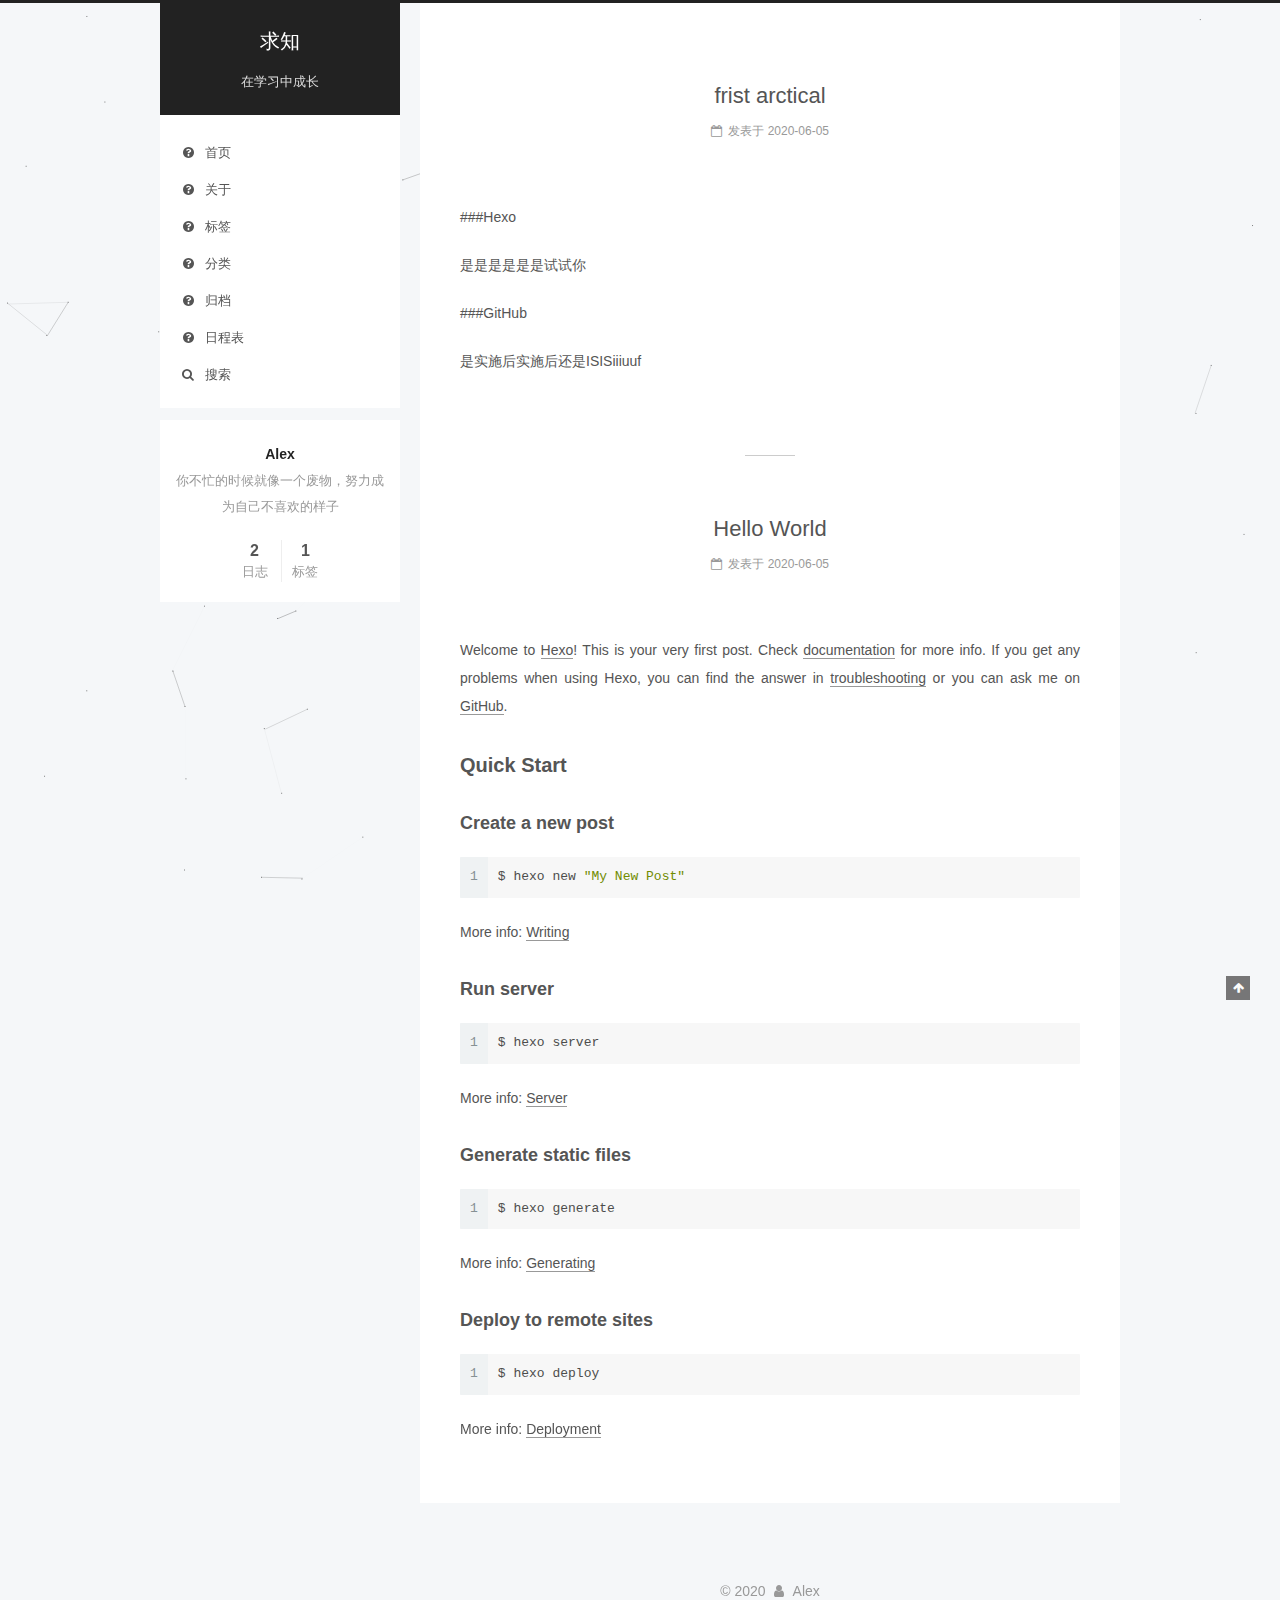
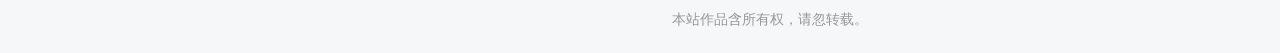
==== commit f6316535: "Site updated: 2020-06-05 22:57:21" ====
--- a/index.html
+++ b/index.html
@@ -313,6 +313,129 @@
   
   
   <div class="post-block">
+    <link itemprop="mainEntityOfPage" href="http://yoursite.com/2020/06/05/frist-arctical/">
+
+    <span hidden itemprop="author" itemscope itemtype="http://schema.org/Person">
+      <meta itemprop="name" content="Alex">
+      <meta itemprop="description" content="">
+      <meta itemprop="image" content="/images/avatar.gif">
+    </span>
+
+    <span hidden itemprop="publisher" itemscope itemtype="http://schema.org/Organization">
+      <meta itemprop="name" content="求知">
+    </span>
+
+    
+      <header class="post-header">
+
+        
+        
+          <h1 class="post-title" itemprop="name headline">
+                
+                <a class="post-title-link" href="/2020/06/05/frist-arctical/" itemprop="url">frist arctical</a></h1>
+        
+
+        <div class="post-meta">
+          <span class="post-time">
+            
+              <span class="post-meta-item-icon">
+                <i class="fa fa-calendar-o"></i>
+              </span>
+              
+                <span class="post-meta-item-text">发表于</span>
+              
+              <time title="创建于" itemprop="dateCreated datePublished" datetime="2020-06-05T22:46:04+08:00">
+                2020-06-05
+              </time>
+            
+
+            
+
+            
+          </span>
+
+          
+
+          
+            
+          
+
+          
+          
+
+          
+
+          
+
+          
+
+        </div>
+      </header>
+    
+
+    
+    
+    
+    <div class="post-body" itemprop="articleBody">
+
+      
+      
+
+      
+        
+          
+            <p>###Hexo</p>
+<p>是是是是是是试试你</p>
+<p>###GitHub</p>
+<p>是实施后实施后还是ISISiiiuuf</p>
+
+          
+        
+      
+    </div>
+    
+    
+    
+
+    
+
+    
+
+    
+
+    <footer class="post-footer">
+      
+
+      
+
+      
+
+      
+      
+        <div class="post-eof"></div>
+      
+    </footer>
+  </div>
+  
+  
+  
+  </article>
+
+
+    
+      
+
+  
+
+  
+  
+  
+
+  <article class="post post-type-normal" itemscope itemtype="http://schema.org/Article">
+  
+  
+  
+  <div class="post-block">
     <link itemprop="mainEntityOfPage" href="http://yoursite.com/2020/06/05/hello-world/">
 
     <span hidden itemprop="author" itemscope itemtype="http://schema.org/Person">
@@ -478,7 +601,7 @@
               
                 <a href="/archives">
               
-                  <span class="site-state-item-count">1</span>
+                  <span class="site-state-item-count">2</span>
                   <span class="site-state-item-name">日志</span>
                 </a>
               </div>
@@ -486,6 +609,15 @@
 
             
 
+            
+              
+              
+              <div class="site-state-item site-state-tags">
+                
+                  <span class="site-state-item-count">1</span>
+                  <span class="site-state-item-name">标签</span>
+                
+              </div>
             
 
           </nav>
--- a/css/main.css
+++ b/css/main.css
@@ -1943,7 +1943,7 @@
   width: 4px;
   height: 4px;
   border-radius: 50%;
-  background: #21ff21;
+  background: #4dd5ff;
 }
 .links-of-blogroll {
   font-size: 13px;
